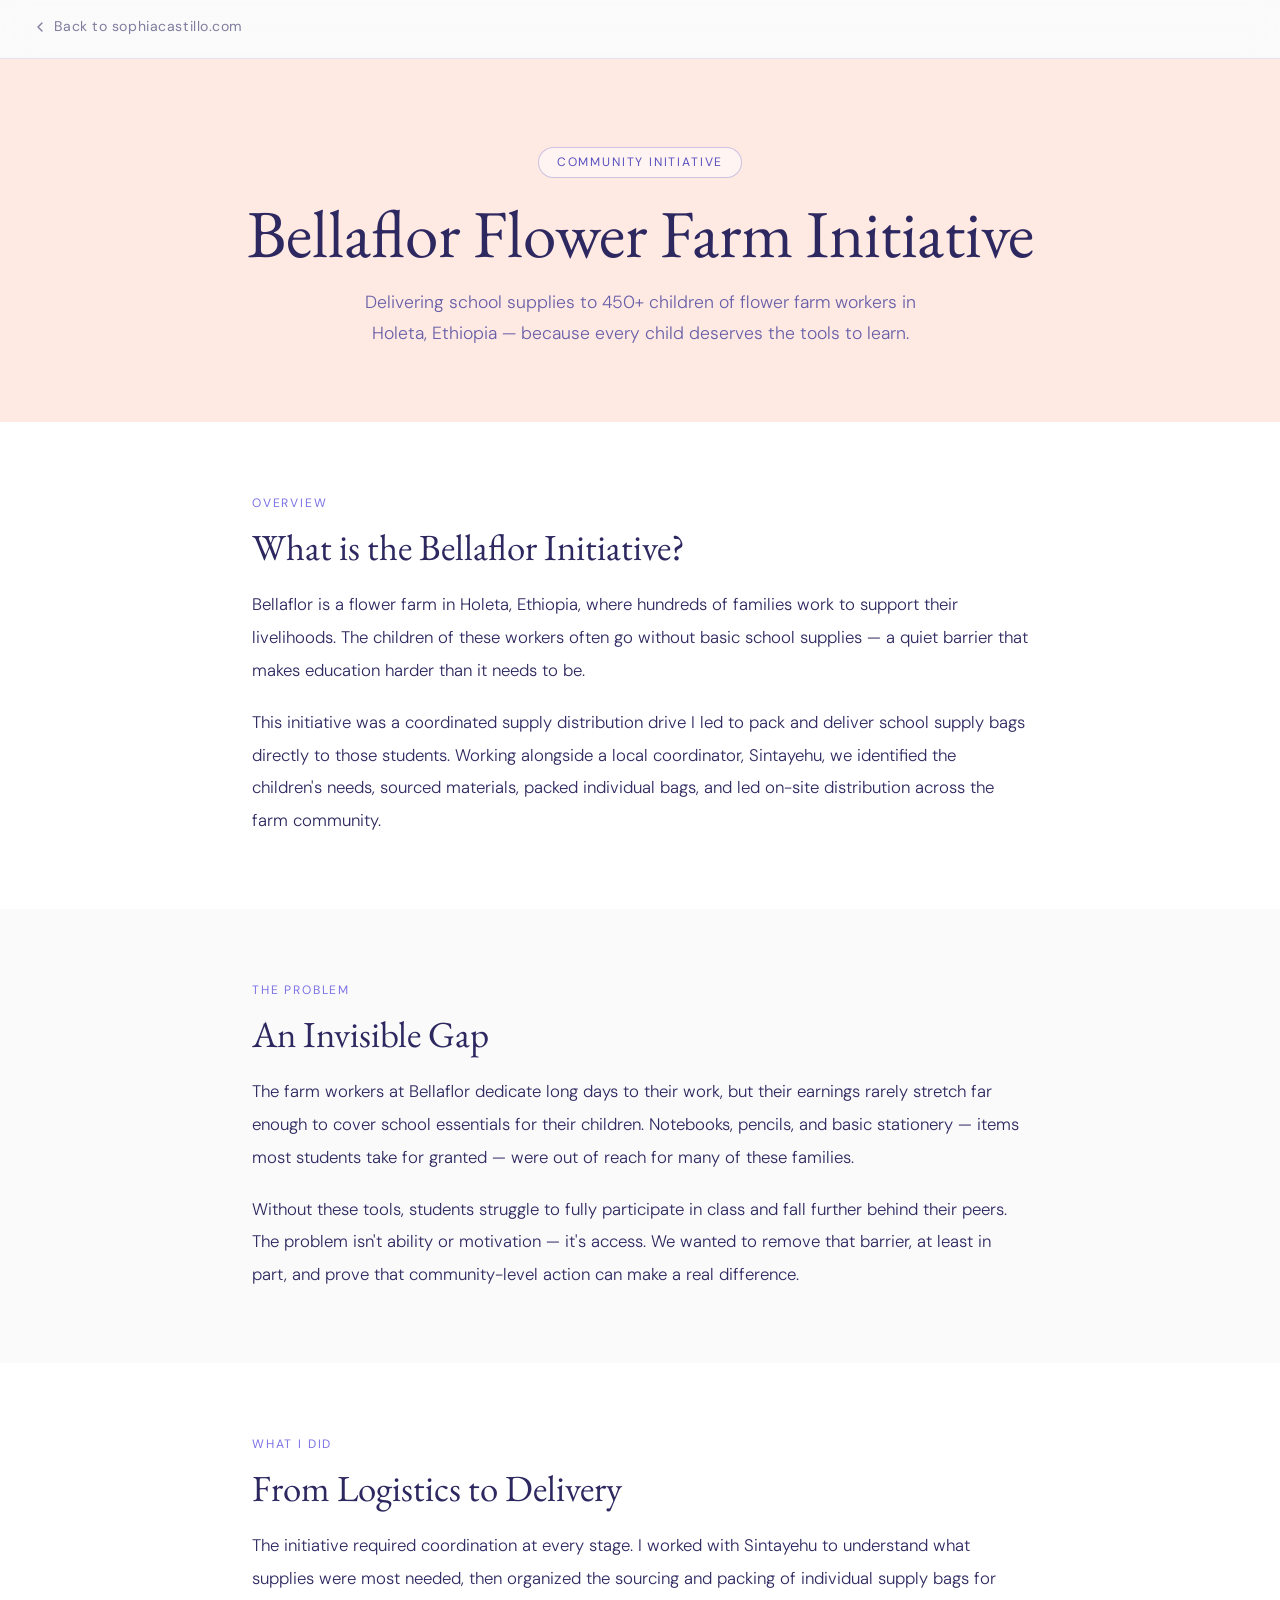
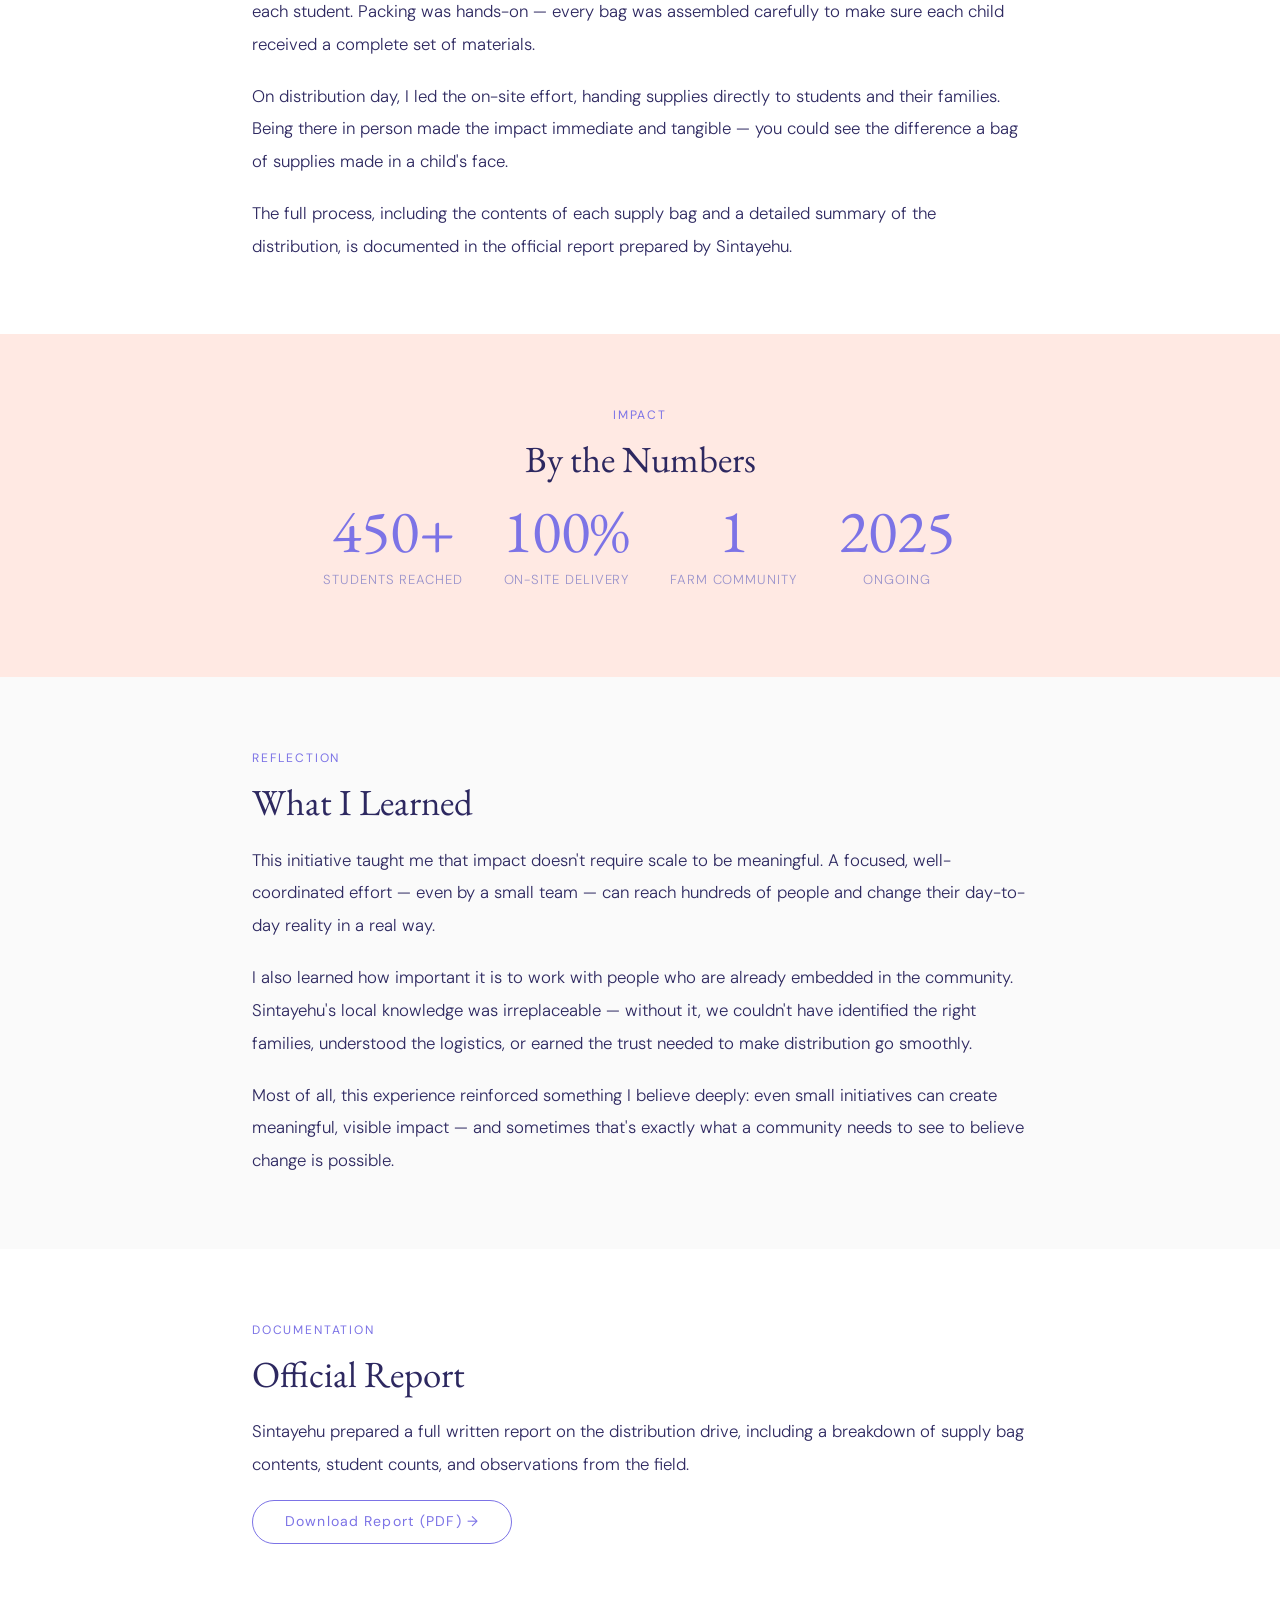
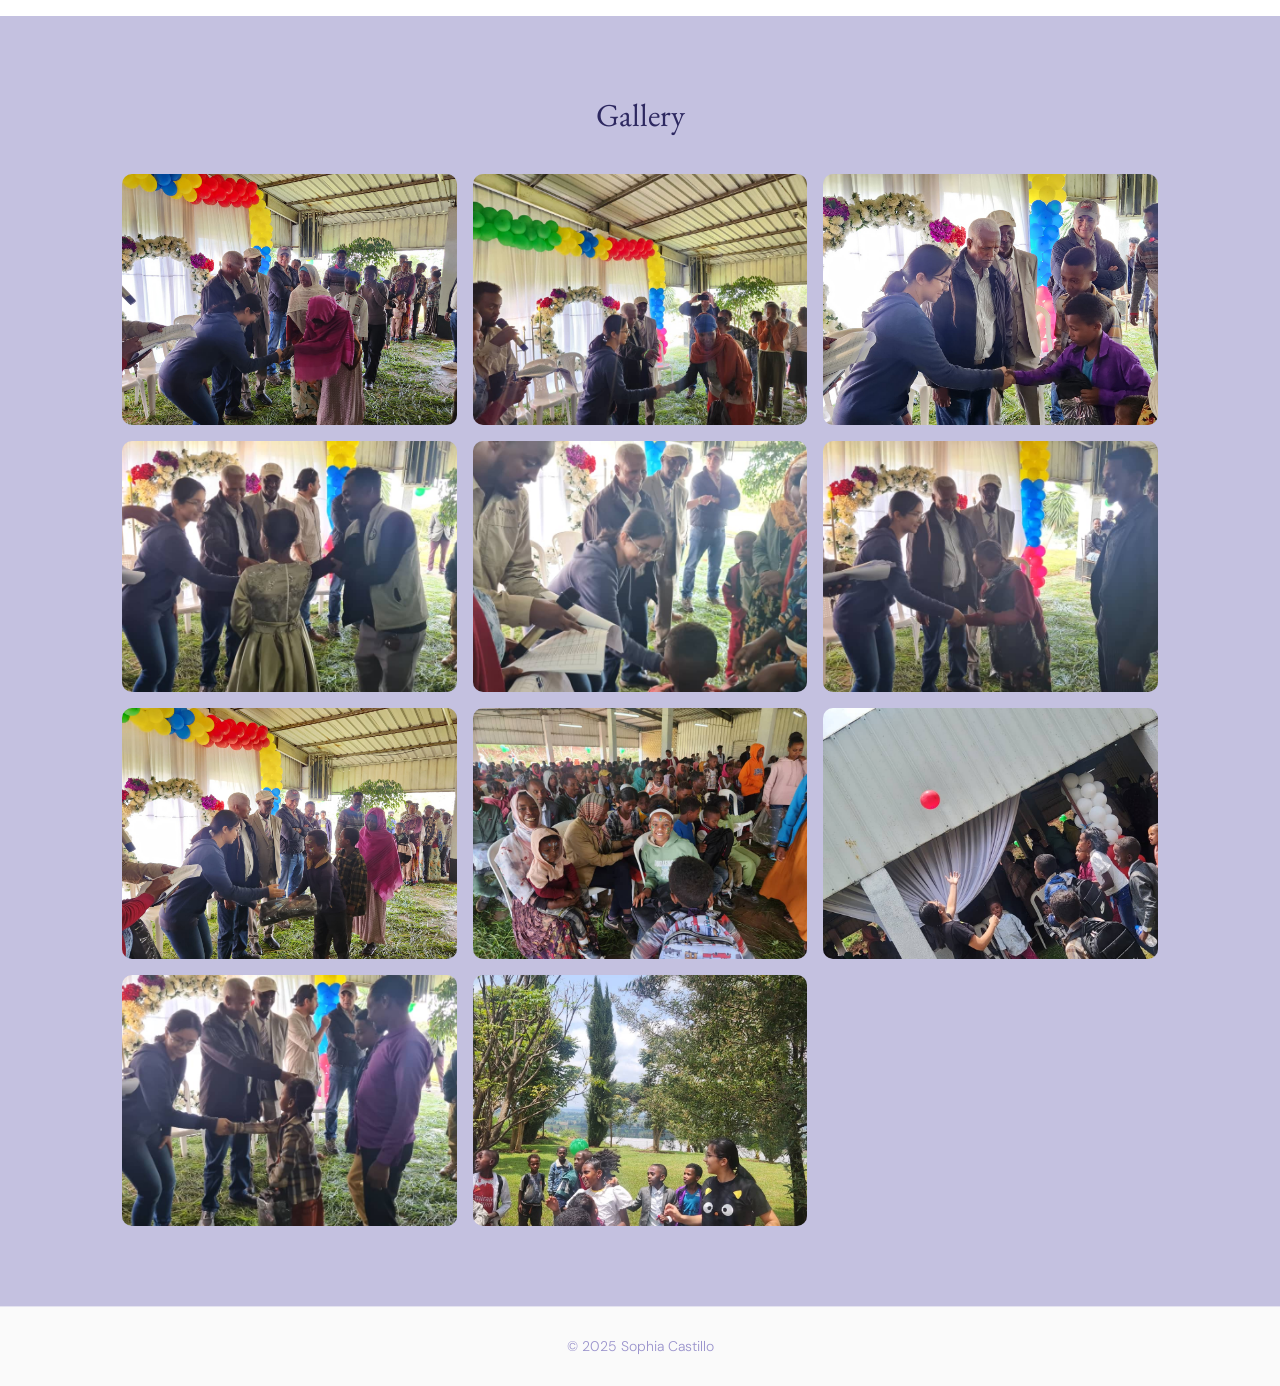
==== bellaflor.html @ 23981588 "feat: add volunteering/awards/languages content, bellaflor ethiopia page, and organize assets" ====
<!DOCTYPE html>
<html lang="en">
  <head>
    <meta charset="UTF-8" />
    <meta name="viewport" content="width=device-width, initial-scale=1.0" />
    <title>Bellaflor Flower Farm Initiative — Sophia Castillo</title>

    <!-- Google Fonts -->
    <link rel="preconnect" href="https://fonts.googleapis.com" />
    <link rel="preconnect" href="https://fonts.gstatic.com" crossorigin />
    <link
      href="https://fonts.googleapis.com/css2?family=EB+Garamond:ital,wght@0,400;0,500;0,600;1,400;1,500&family=DM+Sans:ital,opsz,wght@0,9..40,300;0,9..40,400;0,9..40,500;1,9..40,300&display=swap"
      rel="stylesheet"
    />

    <!-- Bootstrap 5 -->
    <link
      href="https://cdn.jsdelivr.net/npm/bootstrap@5.3.3/dist/css/bootstrap.min.css"
      rel="stylesheet"
    />

    <!-- Custom CSS -->
    <link rel="stylesheet" href="styles.css" />
  </head>

  <body>

    <!-- ===================== BACK NAV ===================== -->
    <nav class="project-page-nav">
      <a href="index.html" class="back-link">
        <svg xmlns="http://www.w3.org/2000/svg" width="16" height="16"
          viewBox="0 0 24 24" fill="none" stroke="currentColor"
          stroke-width="2" stroke-linecap="round" stroke-linejoin="round">
          <polyline points="15 18 9 12 15 6"/>
        </svg>
        Back to sophiacastillo.com
      </a>
    </nav>

    <!-- ===================== HERO ===================== -->
    <div class="project-hero project-hero-blue">
      <div class="container">
        <span class="project-hero-badge on-blue">Community Initiative</span>
        <h1 class="project-hero-title">Bellaflor Flower Farm Initiative</h1>
        <p class="project-hero-tagline">
          Delivering school supplies to 450+ children of flower farm workers
          in Holeta, Ethiopia — because every child deserves the tools to learn.
        </p>
      </div>
    </div>

    <!-- ===================== OVERVIEW ===================== -->
    <div class="project-section project-section-alt">
      <div class="container">
        <span class="project-section-label">Overview</span>
        <h3>What is the Bellaflor Initiative?</h3>
        <p>
          Bellaflor is a flower farm in Holeta, Ethiopia, where hundreds of
          families work to support their livelihoods. The children of these
          workers often go without basic school supplies — a quiet barrier
          that makes education harder than it needs to be.
        </p>
        <p>
          This initiative was a coordinated supply distribution drive I led
          to pack and deliver school supply bags directly to those students.
          Working alongside a local coordinator, Sintayehu, we identified
          the children's needs, sourced materials, packed individual bags,
          and led on-site distribution across the farm community.
        </p>
      </div>
    </div>

    <!-- ===================== THE PROBLEM ===================== -->
    <div class="project-section">
      <div class="container">
        <span class="project-section-label">The Problem</span>
        <h3>An Invisible Gap</h3>
        <p>
          The farm workers at Bellaflor dedicate long days to their work,
          but their earnings rarely stretch far enough to cover school
          essentials for their children. Notebooks, pencils, and basic
          stationery — items most students take for granted — were out of
          reach for many of these families.
        </p>
        <p>
          Without these tools, students struggle to fully participate in
          class and fall further behind their peers. The problem isn't
          ability or motivation — it's access. We wanted to remove that
          barrier, at least in part, and prove that community-level action
          can make a real difference.
        </p>
      </div>
    </div>

    <!-- ===================== WHAT I DID ===================== -->
    <div class="project-section project-section-alt">
      <div class="container">
        <span class="project-section-label">What I Did</span>
        <h3>From Logistics to Delivery</h3>
        <p>
          The initiative required coordination at every stage. I worked with
          Sintayehu to understand what supplies were most needed, then
          organized the sourcing and packing of individual supply bags for
          each student. Packing was hands-on — every bag was assembled
          carefully to make sure each child received a complete set of
          materials.
        </p>
        <p>
          On distribution day, I led the on-site effort, handing supplies
          directly to students and their families. Being there in person
          made the impact immediate and tangible — you could see the
          difference a bag of supplies made in a child's face.
        </p>
        <p>
          The full process, including the contents of each supply bag and
          a detailed summary of the distribution, is documented in the
          official report prepared by Sintayehu.
        </p>
      </div>
    </div>

    <!-- ===================== IMPACT ===================== -->
    <div class="project-section project-section-blue">
      <div class="container text-center">
        <span class="project-section-label">Impact</span>
        <h3>By the Numbers</h3>
        <div class="impact-stats-large">
          <div class="stat-large">
            <span class="stat-value">450+</span>
            <span class="stat-label">Students Reached</span>
          </div>
          <div class="stat-large">
            <span class="stat-value">100%</span>
            <span class="stat-label">On-Site Delivery</span>
          </div>
          <div class="stat-large">
            <span class="stat-value">1</span>
            <span class="stat-label">Farm Community</span>
          </div>
          <div class="stat-large">
            <span class="stat-value">2025</span>
            <span class="stat-label">Ongoing</span>
          </div>
        </div>
      </div>
    </div>

    <!-- ===================== WHAT I LEARNED ===================== -->
    <div class="project-section">
      <div class="container">
        <span class="project-section-label">Reflection</span>
        <h3>What I Learned</h3>
        <p>
          This initiative taught me that impact doesn't require scale to
          be meaningful. A focused, well-coordinated effort — even by a
          small team — can reach hundreds of people and change their
          day-to-day reality in a real way.
        </p>
        <p>
          I also learned how important it is to work with people who are
          already embedded in the community. Sintayehu's local knowledge
          was irreplaceable — without it, we couldn't have identified the
          right families, understood the logistics, or earned the trust
          needed to make distribution go smoothly.
        </p>
        <p>
          Most of all, this experience reinforced something I believe
          deeply: even small initiatives can create meaningful, visible
          impact — and sometimes that's exactly what a community needs
          to see to believe change is possible.
        </p>
      </div>
    </div>

    <!-- ===================== REPORT ===================== -->
    <div class="project-section project-section-alt">
      <div class="container">
        <span class="project-section-label">Documentation</span>
        <h3>Official Report</h3>
        <p>
          Sintayehu prepared a full written report on the distribution drive,
          including a breakdown of supply bag contents, student counts, and
          observations from the field.
        </p>
        <a href="assets/pack-the-future.pdf" class="learn-more-btn" target="_blank" rel="noopener">
          Download Report (PDF) &rarr;
        </a>
      </div>
    </div>

    <!-- ===================== PHOTO GALLERY ===================== -->
    <div class="photo-gallery">
      <div class="container">
        <h3>Gallery</h3>
        <div class="gallery-grid">
          <div class="gallery-item">
            <img src="images/ethiopia/photo-01.jpg" alt="Ethiopia supply distribution" onerror="this.style.display='none'" />
          </div>
          <div class="gallery-item">
            <img src="images/ethiopia/photo-02.jpg" alt="Ethiopia supply distribution" onerror="this.style.display='none'" />
          </div>
          <div class="gallery-item">
            <img src="images/ethiopia/photo-03.jpg" alt="Ethiopia supply distribution" onerror="this.style.display='none'" />
          </div>
          <div class="gallery-item">
            <img src="images/ethiopia/photo-04.jpg" alt="Ethiopia supply distribution" onerror="this.style.display='none'" />
          </div>
          <div class="gallery-item">
            <img src="images/ethiopia/photo-05.jpg" alt="Ethiopia supply distribution" onerror="this.style.display='none'" />
          </div>
          <div class="gallery-item">
            <img src="images/ethiopia/photo-06.jpg" alt="Ethiopia supply distribution" onerror="this.style.display='none'" />
          </div>
          <div class="gallery-item">
            <img src="images/ethiopia/photo-07.jpg" alt="Ethiopia supply distribution" onerror="this.style.display='none'" />
          </div>
          <div class="gallery-item">
            <img src="images/ethiopia/photo-08.jpg" alt="Ethiopia supply distribution — a favourite" onerror="this.style.display='none'" />
          </div>
          <div class="gallery-item">
            <img src="images/ethiopia/photo-09.jpg" alt="Ethiopia supply distribution" onerror="this.style.display='none'" />
          </div>
          <div class="gallery-item">
            <img src="images/ethiopia/photo-10.jpg" alt="Ethiopia supply distribution" onerror="this.style.display='none'" />
          </div>
          <div class="gallery-item">
            <img src="images/ethiopia/photo-11.jpg" alt="Ethiopia supply distribution" onerror="this.style.display='none'" />
          </div>
        </div>
      </div>
    </div>

    <!-- ===================== FOOTER ===================== -->
    <footer>
      <p>&copy; 2025 Sophia Castillo</p>
    </footer>

    <!-- Bootstrap JS -->
    <script src="https://cdn.jsdelivr.net/npm/bootstrap@5.3.3/dist/js/bootstrap.bundle.min.js"></script>
  </body>
</html>
---- styles.css ----
/* ================================================
   SOPHIA CASTILLO — PORTFOLIO STYLES
   Palette: #FAFAFA, #FFE9E3, #C4C1E0, #7C73E6
   ================================================ */

/* ---- VARIABLES ---- */
:root {
  --purple: #7C73E6;
  --lavender-light: #EEEDF8;
  --peach: #FFE9E3;
  --off-white: #FAFAFA;
  --lavender: #C4C1E0;
  --deep: #4D45B8;
  --text-dark: #2D2860;
  --text-light: #FAFAFA;
  --card-bg: #FFFFFF;
  --shadow: 0 4px 20px rgba(76, 69, 184, 0.08);
  --shadow-hover: 0 8px 32px rgba(76, 69, 184, 0.16);
}

/* ---- BASE ---- */
html {
  scroll-behavior: smooth;
  font-size: 16px;
  overscroll-behavior: none;
}

body {
  font-family: 'DM Sans', sans-serif;
  font-weight: 300;
  color: var(--text-dark);
  background-color: var(--off-white);
  margin: 0;
  padding: 0;
  overscroll-behavior: none;
}

/* ---- NAVBAR ---- */
.custom-navbar {
  background-color: rgba(250, 250, 250, 0.82);
  backdrop-filter: blur(14px);
  -webkit-backdrop-filter: blur(14px);
  border-bottom: 1px solid rgba(196, 193, 224, 0.4);
  padding: 0.8rem 1.5rem;
}

.custom-navbar .navbar-brand {
  font-family: 'EB Garamond', serif;
  font-size: 1.25rem;
  font-weight: 400;
  color: var(--text-dark) !important;
  letter-spacing: 0.05em;
  position: absolute;
  left: 50%;
  transform: translateX(-50%);
}

.custom-navbar .nav-link {
  font-family: 'DM Sans', sans-serif;
  font-weight: 400;
  font-size: 0.88rem;
  color: var(--text-dark) !important;
  letter-spacing: 0.06em;
  padding: 0.4rem 0.9rem !important;
  transition: color 0.2s;
  cursor: pointer;
}

.custom-navbar .nav-link:hover {
  color: var(--purple) !important;
  opacity: 1;
}

.nav-icon-link {
  color: var(--text-dark);
  display: flex;
  align-items: center;
  opacity: 0.55;
  transition: opacity 0.2s;
  line-height: 1;
}

.nav-icon-link:hover {
  opacity: 1;
}

.custom-navbar .navbar-toggler {
  border: none;
  padding: 0.25rem 0;
}

.custom-navbar .navbar-toggler:focus {
  box-shadow: none;
}

.custom-toggler .navbar-toggler-icon {
  background-image: url("data:image/svg+xml;charset=utf8,%3Csvg viewBox='0 0 32 32' xmlns='http://www.w3.org/2000/svg'%3E%3Cpath stroke='rgba(45,40,96,0.7)' stroke-width='2' stroke-linecap='round' stroke-miterlimit='10' d='M4 8h24M4 16h24M4 24h24'/%3E%3C/svg%3E");
}

/* ---- HERO ---- */
#hero {
  height: 100vh;
  background-color: var(--off-white);
  display: flex;
  flex-direction: column;
  align-items: center;
  justify-content: center;
  text-align: center;
  padding: 2rem;
  position: relative;
}

.hero-content {
  display: flex;
  flex-direction: column;
  align-items: center;
}

.hero-photo-wrapper {
  width: 200px;
  height: 200px;
  border-radius: 50%;
  background: linear-gradient(135deg, var(--purple), var(--peach));
  display: flex;
  align-items: center;
  justify-content: center;
  margin-bottom: 2rem;
  overflow: hidden;
  position: relative;
  box-shadow: 0 6px 28px rgba(124, 115, 230, 0.35);
}

.hero-photo-wrapper .initials {
  position: absolute;
  font-family: 'EB Garamond', serif;
  font-size: 4rem;
  color: rgba(255, 255, 255, 0.75);
  pointer-events: none;
  z-index: 0;
  line-height: 1;
}

.hero-photo {
  width: 100%;
  height: 100%;
  object-fit: cover;
  position: relative;
  z-index: 1;
}

.hero-title {
  font-family: 'EB Garamond', serif;
  font-size: 5.5rem;
  font-weight: 400;
  color: var(--text-dark);
  line-height: 1;
  margin: 0 0 0.7rem 0;
}

.hero-tagline {
  font-family: 'DM Sans', sans-serif;
  font-weight: 300;
  font-size: 1.1rem;
  color: #6860A8;
  letter-spacing: 0.06em;
  margin: 0 0 2.5rem 0;
}

.hero-cta {
  display: inline-block;
  font-family: 'DM Sans', sans-serif;
  font-weight: 400;
  font-size: 0.9rem;
  letter-spacing: 0.1em;
  color: var(--text-dark);
  border: 1.5px solid var(--text-dark);
  padding: 0.75rem 2.4rem;
  border-radius: 40px;
  text-decoration: none;
  transition: background-color 0.35s ease, color 0.35s ease;
}

.hero-cta:hover {
  background-color: var(--text-dark);
  color: var(--off-white);
}

.scroll-down {
  position: absolute;
  bottom: 2.5rem;
}

.chevron-icon {
  width: 2rem;
  height: 2rem;
  color: var(--text-dark);
  animation: bounce 2s infinite;
  opacity: 0.5;
}

@keyframes bounce {
  0%, 20%, 50%, 80%, 100% { transform: translateY(0); }
  40% { transform: translateY(-9px); }
  60% { transform: translateY(-4px); }
}

/* ---- SECTION HEADING ---- */
.section-heading {
  font-family: 'EB Garamond', serif;
  font-size: 3rem;
  font-weight: 400;
  text-align: center;
  margin-bottom: 3.5rem;
  color: var(--text-dark);
}

.section-heading.light {
  color: var(--text-light);
}

/* ---- ABOUT SECTION ---- */
#about {
  background-color: var(--peach);
  padding: 6rem 0;
}

#about .container-xl {
  max-width: 1180px;
}

.about-image-col {
  display: flex;
  align-items: center;
  justify-content: center;
  padding: 1rem 2rem;
}

.about-image-wrapper {
  width: 100%;
  max-width: 420px;
  height: 500px;
  border-radius: 20px;
  overflow: hidden;
  background: linear-gradient(155deg, #D8D5F0 0%, var(--purple) 100%);
  box-shadow: var(--shadow);
}

.about-image {
  width: 100%;
  height: 100%;
  object-fit: cover;
  display: block;
}

.about-text-col {
  padding: 1rem 2.5rem;
}

#about h2 {
  font-family: 'EB Garamond', serif;
  font-size: 2.8rem;
  font-weight: 400;
  color: var(--text-dark);
  margin-bottom: 1.5rem;
}

#about p {
  font-family: 'DM Sans', sans-serif;
  font-weight: 300;
  font-size: 1.075rem;
  line-height: 1.95;
  color: #2D2860;
  margin-bottom: 1.2rem;
}

/* ---- PROJECTS SECTION ---- */
#projects {
  background-color: var(--off-white);
  padding: 6rem 0;
}

#projects .container {
  max-width: 1080px;
}

/* Large horizontal project card */
.project-card {
  display: flex;
  flex-direction: row;
  background-color: var(--card-bg);
  border-radius: 16px;
  overflow: hidden;
  box-shadow: var(--shadow);
  margin-bottom: 3.5rem;
  transition: transform 0.3s ease, box-shadow 0.3s ease;
  min-height: 340px;
}

.project-card:last-child {
  margin-bottom: 0;
}

.project-card:hover {
  transform: translateY(-4px);
  box-shadow: var(--shadow-hover);
}

.project-card-reverse {
  flex-direction: row-reverse;
}

.project-card-image {
  flex: 0 0 42%;
  overflow: hidden;
  background: linear-gradient(135deg, var(--peach), var(--purple));
  position: relative;
}

.project-card-image img {
  width: 100%;
  height: 100%;
  object-fit: cover;
  display: block;
  transition: transform 0.5s ease;
}

.project-card:hover .project-card-image img {
  transform: scale(1.04);
}

.project-card-content {
  flex: 1;
  padding: 2.8rem 3.2rem;
  display: flex;
  flex-direction: column;
  justify-content: center;
}

.project-category {
  font-family: 'DM Sans', sans-serif;
  font-weight: 400;
  font-size: 0.78rem;
  letter-spacing: 0.14em;
  text-transform: uppercase;
  color: var(--purple);
  margin-bottom: 0.6rem;
  display: block;
}

.project-title {
  font-family: 'EB Garamond', serif;
  font-size: 2.6rem;
  font-weight: 400;
  color: var(--text-dark);
  margin: 0 0 1rem 0;
  line-height: 1.1;
}

.project-description {
  font-family: 'DM Sans', sans-serif;
  font-weight: 300;
  font-size: 1rem;
  line-height: 1.85;
  color: #3A3470;
  margin-bottom: 1.8rem;
}

/* Impact stats (card preview) */
.impact-stats {
  display: flex;
  gap: 2rem;
  margin-bottom: 2rem;
  flex-wrap: wrap;
}

.stat {
  display: flex;
  flex-direction: column;
  align-items: flex-start;
}

.stat-value {
  font-family: 'EB Garamond', serif;
  font-size: 2rem;
  font-weight: 500;
  color: var(--purple);
  line-height: 1;
}

.stat-label {
  font-family: 'DM Sans', sans-serif;
  font-weight: 300;
  font-size: 0.72rem;
  letter-spacing: 0.05em;
  color: #9A93CC;
  text-transform: uppercase;
  margin-top: 0.2rem;
}

/* Learn More button */
.learn-more-btn {
  display: inline-block;
  font-family: 'DM Sans', sans-serif;
  font-weight: 400;
  font-size: 0.88rem;
  letter-spacing: 0.08em;
  color: var(--purple);
  border: 1.5px solid var(--purple);
  padding: 0.65rem 2rem;
  border-radius: 30px;
  text-decoration: none;
  transition: background-color 0.3s ease, color 0.3s ease;
  align-self: flex-start;
}

.learn-more-btn:hover {
  background-color: var(--purple);
  color: var(--text-light);
}

/* ---- EXPERIENCE SECTION ---- */
#experience {
  background-color: var(--lavender);
  padding: 6rem 0;
}

#experience .section-heading {
  color: #1E1A50;
}

#experience .container {
  max-width: 860px;
}

/*
  Timeline layout
  ─────────────────────────────────────────
  .exp-timeline has padding-left: 2.5rem (40px).
  The line sits at left: 5px (center = 6px from border).
  Each .exp-marker is left: -2.5rem, so its left edge
  lands at 0px from the timeline border and its center
  at 6px — perfectly on the line, regardless of padding.
*/
.exp-timeline {
  position: relative;
  padding-left: 2.5rem;
}

/* Vertical line */
.exp-timeline::before {
  content: "";
  position: absolute;
  left: 5px;
  top: 0;
  bottom: 0;
  width: 2px;
  background-color: rgba(45, 40, 96, 0.4);
  border-radius: 2px;
}

.exp-item {
  position: relative;
  margin-bottom: 2.5rem;
}

.exp-item:last-child {
  margin-bottom: 0;
}

/* Circle marker — center aligns with line at left: 5px */
.exp-marker {
  position: absolute;
  left: -2.5rem;           /* left edge at 0px → center at 6px = line center */
  top: 1.85rem;
  width: 12px;
  height: 12px;
  background-color: var(--text-dark);
  border: 2.5px solid var(--lavender);
  border-radius: 50%;
}

.exp-card {
  background-color: var(--card-bg);
  border-radius: 12px;
  padding: 2rem 2.5rem;
  box-shadow: var(--shadow);
  transition: box-shadow 0.3s ease;
}

.exp-card:hover {
  box-shadow: var(--shadow-hover);
}

.exp-header {
  display: flex;
  justify-content: space-between;
  align-items: flex-start;
  flex-wrap: wrap;
  gap: 0.5rem;
  margin-bottom: 1rem;
}

.exp-role {
  font-family: 'EB Garamond', serif;
  font-size: 1.55rem;
  font-weight: 400;
  color: var(--text-dark);
  margin: 0 0 0.2rem 0;
}

.exp-org {
  font-family: 'DM Sans', sans-serif;
  font-weight: 300;
  font-size: 0.95rem;
  color: #6860A8;
  margin: 0;
}

.exp-meta {
  display: flex;
  flex-direction: column;
  align-items: flex-end;
  gap: 0.3rem;
}

.exp-date {
  font-family: 'DM Sans', sans-serif;
  font-weight: 300;
  font-size: 0.82rem;
  background-color: rgba(124, 115, 230, 0.12);
  color: #5850C0;
  padding: 0.25rem 0.8rem;
  border-radius: 20px;
  white-space: nowrap;
}

.exp-location {
  font-family: 'DM Sans', sans-serif;
  font-weight: 300;
  font-size: 0.82rem;
  color: #9A93CC;
  font-style: italic;
}

.exp-description {
  font-family: 'DM Sans', sans-serif;
  font-weight: 300;
  font-size: 1rem;
  line-height: 1.85;
  color: #3A3470;
  margin: 0;
}

/* ---- AWARDS SECTION ---- */
#awards {
  background-color: var(--lavender-light);
  padding: 6rem 0;
}

#awards .container {
  max-width: 1080px;
}

.awards-grid {
  display: grid;
  grid-template-columns: repeat(auto-fill, minmax(230px, 1fr));
  gap: 1.5rem;
}

.award-card {
  background-color: var(--card-bg);
  border-radius: 12px;
  padding: 1.8rem 2rem;
  border-top: 4px solid var(--purple);
  box-shadow: 0 4px 16px rgba(43, 43, 43, 0.08);
  transition: transform 0.3s ease, box-shadow 0.3s ease;
}

.award-card:hover {
  transform: translateY(-3px);
  box-shadow: 0 8px 24px rgba(43, 43, 43, 0.15);
}

.award-year {
  font-family: 'DM Sans', sans-serif;
  font-weight: 400;
  font-size: 0.75rem;
  letter-spacing: 0.12em;
  color: var(--purple);
  text-transform: uppercase;
  margin-bottom: 0.5rem;
}

.award-title {
  font-family: 'EB Garamond', serif;
  font-size: 1.4rem;
  font-weight: 400;
  color: var(--text-dark);
  margin: 0 0 0.3rem 0;
}

.award-issuer {
  font-family: 'DM Sans', sans-serif;
  font-weight: 300;
  font-size: 0.88rem;
  color: #9A93CC;
  margin: 0 0 0.8rem 0;
}

.award-description {
  font-family: 'DM Sans', sans-serif;
  font-weight: 300;
  font-size: 0.9rem;
  line-height: 1.65;
  color: #3A3470;
  margin: 0;
}

/* ---- LANGUAGES ---- */
#languages {
  background-color: var(--off-white);
  padding: 6rem 0;
}

#languages .container {
  max-width: 1080px;
}

.languages-grid {
  display: grid;
  grid-template-columns: repeat(auto-fill, minmax(200px, 1fr));
  gap: 1.5rem;
}

.language-card {
  background-color: var(--card-bg);
  border-radius: 12px;
  padding: 1.6rem 1.8rem;
  box-shadow: 0 4px 16px rgba(43, 43, 43, 0.08);
  transition: transform 0.3s ease, box-shadow 0.3s ease;
}

.language-card:hover {
  transform: translateY(-3px);
  box-shadow: 0 8px 24px rgba(43, 43, 43, 0.15);
}

.lang-header {
  display: flex;
  align-items: center;
  justify-content: space-between;
  gap: 0.5rem;
  margin-bottom: 0.7rem;
}

.lang-name {
  font-family: 'EB Garamond', serif;
  font-size: 1.4rem;
  font-weight: 400;
  color: var(--text-dark);
  margin: 0;
}

.lang-level {
  font-family: 'DM Sans', sans-serif;
  font-size: 0.72rem;
  font-weight: 500;
  letter-spacing: 0.06em;
  padding: 0.25rem 0.55rem;
  border-radius: 20px;
  white-space: nowrap;
  flex-shrink: 0;
}

.lang-level-c2 {
  background-color: var(--purple);
  color: #fff;
}

.lang-level-b {
  background-color: var(--lavender);
  color: var(--text-dark);
}

.lang-level-a {
  background-color: var(--peach);
  color: var(--text-dark);
}

.lang-description {
  font-family: 'DM Sans', sans-serif;
  font-weight: 300;
  font-size: 0.9rem;
  line-height: 1.65;
  color: #3A3470;
  margin: 0;
}

/* ---- FOOTER ---- */
footer {
  background-color: var(--off-white);
  border-top: 1px solid rgba(196, 193, 224, 0.4);
  text-align: center;
  padding: 1.8rem;
}

footer p {
  font-family: 'DM Sans', sans-serif;
  font-weight: 300;
  font-size: 0.875rem;
  color: #9A93CC;
  margin: 0;
}

/* ====================================================
   PROJECT PAGE STYLES
   ==================================================== */

/* Top back-navigation bar */
.project-page-nav {
  background-color: rgba(250, 250, 250, 0.82);
  backdrop-filter: blur(14px);
  -webkit-backdrop-filter: blur(14px);
  border-bottom: 1px solid rgba(196, 193, 224, 0.4);
  padding: 1rem 2rem;
  position: sticky;
  top: 0;
  z-index: 100;
}

.back-link {
  font-family: 'DM Sans', sans-serif;
  font-weight: 400;
  font-size: 0.88rem;
  color: var(--text-dark);
  text-decoration: none;
  letter-spacing: 0.04em;
  display: inline-flex;
  align-items: center;
  gap: 0.4rem;
  opacity: 0.6;
  transition: opacity 0.2s, color 0.2s;
}

.back-link:hover {
  opacity: 1;
  color: var(--purple);
}

/* Project hero banner */
.project-hero {
  padding: 5.5rem 2rem 4.5rem;
  text-align: center;
}

.project-hero-cream { background-color: var(--off-white); }
.project-hero-blue  { background-color: var(--peach); }

.project-hero-badge {
  display: inline-block;
  font-family: 'DM Sans', sans-serif;
  font-weight: 400;
  font-size: 0.76rem;
  letter-spacing: 0.15em;
  text-transform: uppercase;
  color: var(--purple);
  background-color: rgba(124, 115, 230, 0.1);
  border: 1px solid rgba(124, 115, 230, 0.35);
  padding: 0.35rem 1.1rem;
  border-radius: 20px;
  margin-bottom: 1.4rem;
}

.project-hero-badge.on-blue {
  color: #5850C0;
  background-color: rgba(255, 255, 255, 0.5);
  border-color: rgba(88, 80, 192, 0.3);
}

.project-hero-title {
  font-family: 'EB Garamond', serif;
  font-size: 4.2rem;
  font-weight: 400;
  color: var(--text-dark);
  margin: 0 0 1.2rem 0;
  line-height: 1;
}

.project-hero-tagline {
  font-family: 'DM Sans', sans-serif;
  font-weight: 300;
  font-size: 1.1rem;
  color: #6860A8;
  max-width: 580px;
  margin: 0 auto;
  line-height: 1.8;
}

/* Project body sections */
.project-section {
  padding: 4.5rem 0;
}

.project-section-alt {
  background-color: var(--card-bg);
}

.project-section-tan {
  background-color: var(--lavender);
}

.project-section-blue {
  background-color: var(--peach);
}

.project-section .container {
  max-width: 800px;
}

.project-section-label {
  font-family: 'DM Sans', sans-serif;
  font-weight: 400;
  font-size: 0.76rem;
  letter-spacing: 0.15em;
  text-transform: uppercase;
  color: var(--purple);
  margin-bottom: 0.8rem;
  display: block;
}

.project-section h3 {
  font-family: 'EB Garamond', serif;
  font-size: 2.3rem;
  font-weight: 400;
  color: var(--text-dark);
  margin: 0 0 1.2rem 0;
}

.project-section p {
  font-family: 'DM Sans', sans-serif;
  font-weight: 300;
  font-size: 1.05rem;
  line-height: 1.95;
  color: #2D2860;
  margin-bottom: 1.2rem;
}

.project-section p:last-child {
  margin-bottom: 0;
}

/* Large impact stats on project pages */
.impact-stats-large {
  display: flex;
  flex-wrap: wrap;
  gap: 2.5rem;
  justify-content: center;
  margin: 1rem 0;
}

.stat-large {
  text-align: center;
  min-width: 120px;
}

.stat-large .stat-value {
  font-family: 'EB Garamond', serif;
  font-size: 3.8rem;
  font-weight: 400;
  color: var(--purple);
  line-height: 1;
  display: block;
}

.stat-large .stat-label {
  font-family: 'DM Sans', sans-serif;
  font-weight: 300;
  font-size: 0.82rem;
  letter-spacing: 0.07em;
  text-transform: uppercase;
  color: #9A93CC;
  margin-top: 0.5rem;
  display: block;
}

/* Photo gallery */
.photo-gallery {
  padding: 5rem 0;
  background-color: var(--lavender);
}

.photo-gallery .container {
  max-width: 1060px;
}

.photo-gallery h3 {
  font-family: 'EB Garamond', serif;
  font-size: 2rem;
  font-weight: 400;
  text-align: center;
  color: var(--text-dark);
  margin-bottom: 2.5rem;
}

.gallery-grid {
  display: grid;
  grid-template-columns: repeat(3, 1fr);
  gap: 1rem;
}

.gallery-item {
  aspect-ratio: 4/3;
  border-radius: 10px;
  overflow: hidden;
  background: linear-gradient(135deg, var(--peach), var(--purple));
}

.gallery-item img {
  width: 100%;
  height: 100%;
  object-fit: cover;
  display: block;
  transition: transform 0.4s ease;
}

.gallery-item:hover img {
  transform: scale(1.06);
}

/* ====================================================
   RESPONSIVE
   ==================================================== */

/* Wide desktop: give about section more breathing room */
@media (min-width: 1400px) {
  #about .container-xl {
    padding: 0 6rem;
  }
}

/* Tablet and below (< 992px) */
@media (max-width: 991px) {
  .hero-title {
    font-size: 4rem;
  }

  .custom-navbar .navbar-brand {
    position: static;
    transform: none;
  }

  .about-image-wrapper {
    height: 380px;
    max-width: 100%;
  }

  .about-text-col {
    padding: 2rem 1.5rem;
  }

  .project-card,
  .project-card-reverse {
    flex-direction: column;
  }

  .project-card-image {
    flex: 0 0 auto;
    height: 260px;
  }

  .project-card-content {
    padding: 2rem 2rem;
  }

  .exp-timeline {
    padding-left: 2.25rem;
  }

  .exp-marker {
    left: -2.25rem;
  }

  .exp-header {
    flex-direction: column;
  }

  .exp-meta {
    align-items: flex-start;
  }

  .awards-grid,
  .languages-grid {
    grid-template-columns: repeat(2, 1fr);
  }

  .project-hero-title {
    font-size: 3rem;
  }

  .gallery-grid {
    grid-template-columns: repeat(2, 1fr);
  }
}

/* Mobile (< 768px) */
@media (max-width: 767px) {
  .hero-title {
    font-size: 3rem;
  }

  .hero-tagline {
    font-size: 0.95rem;
  }

  .hero-photo-wrapper {
    width: 160px;
    height: 160px;
  }

  .hero-photo-wrapper .initials {
    font-size: 3rem;
  }

  .section-heading {
    font-size: 2.2rem;
    margin-bottom: 2.5rem;
  }

  #about {
    padding: 4rem 0;
  }

  #about h2 {
    font-size: 2.2rem;
  }

  #projects,
  #experience,
  #awards,
  #languages {
    padding: 4rem 0;
  }

  .project-hero-title {
    font-size: 2.5rem;
  }

  .impact-stats-large {
    gap: 1.5rem;
  }

  .stat-large .stat-value {
    font-size: 2.8rem;
  }

  .awards-grid,
  .languages-grid {
    grid-template-columns: 1fr;
  }

  .gallery-grid {
    grid-template-columns: 1fr;
  }

  .exp-card {
    padding: 1.5rem;
  }
}

/* Small mobile (< 480px) */
@media (max-width: 480px) {
  .hero-title {
    font-size: 2.5rem;
  }

  .hero-photo-wrapper {
    width: 140px;
    height: 140px;
  }

  .project-card-content {
    padding: 1.5rem;
  }

  .project-title {
    font-size: 2rem;
  }

  .impact-stats {
    gap: 1.2rem;
  }

  .exp-timeline {
    padding-left: 2rem;
  }

  .exp-marker {
    left: -2rem; /* left edge at 0px → center at 6px = line center */
  }
}
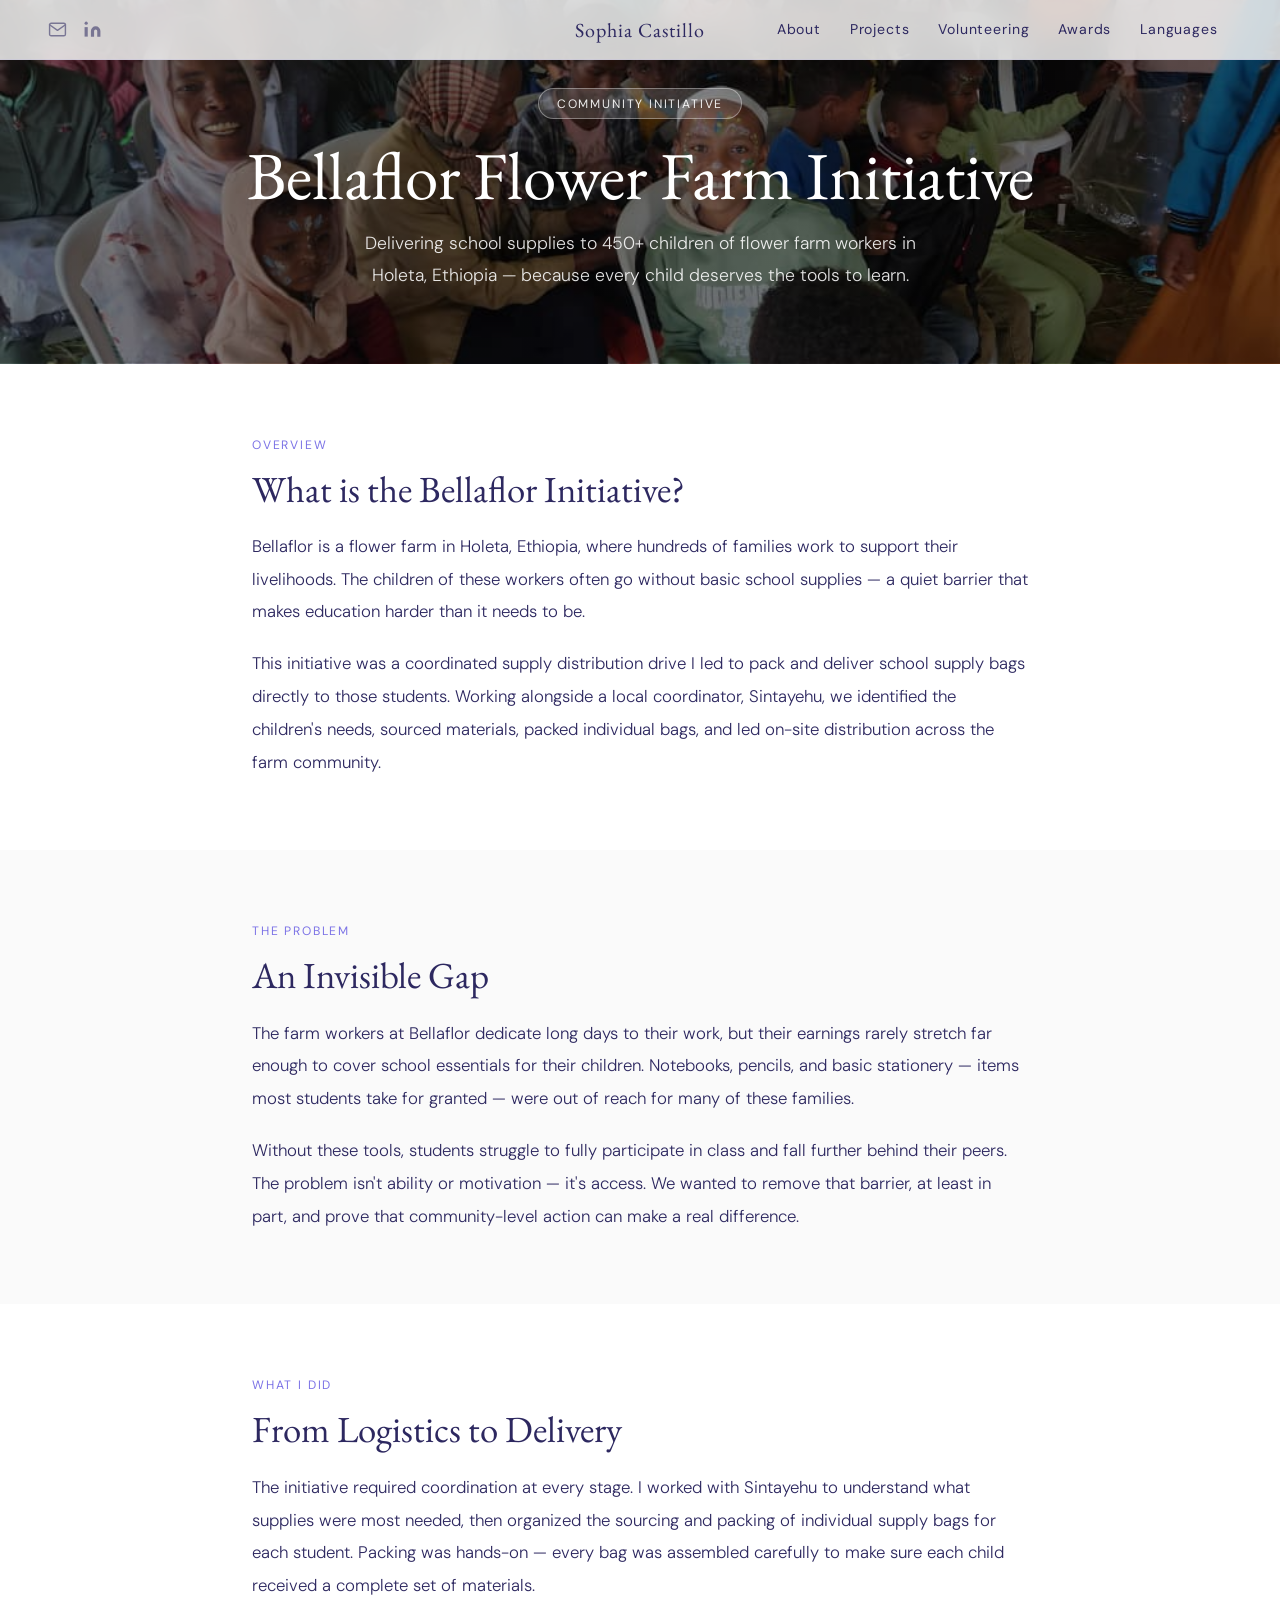
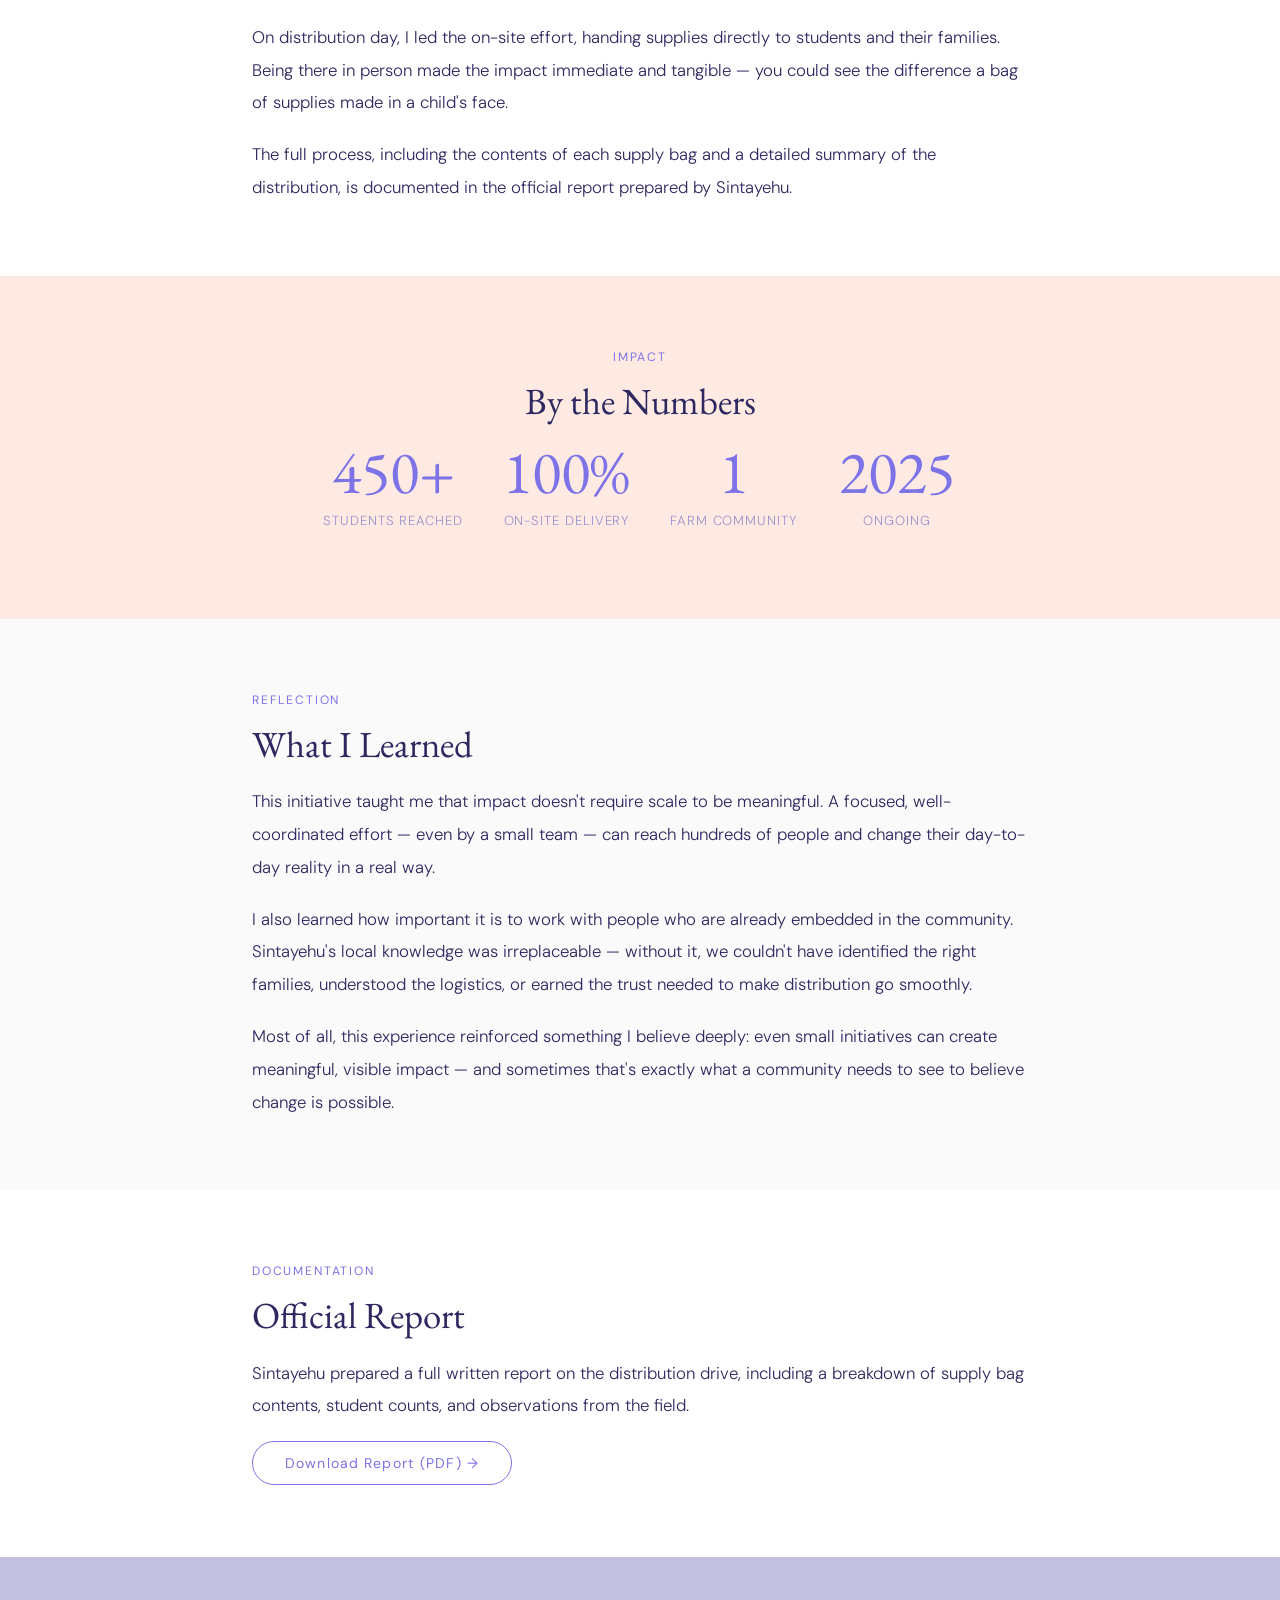
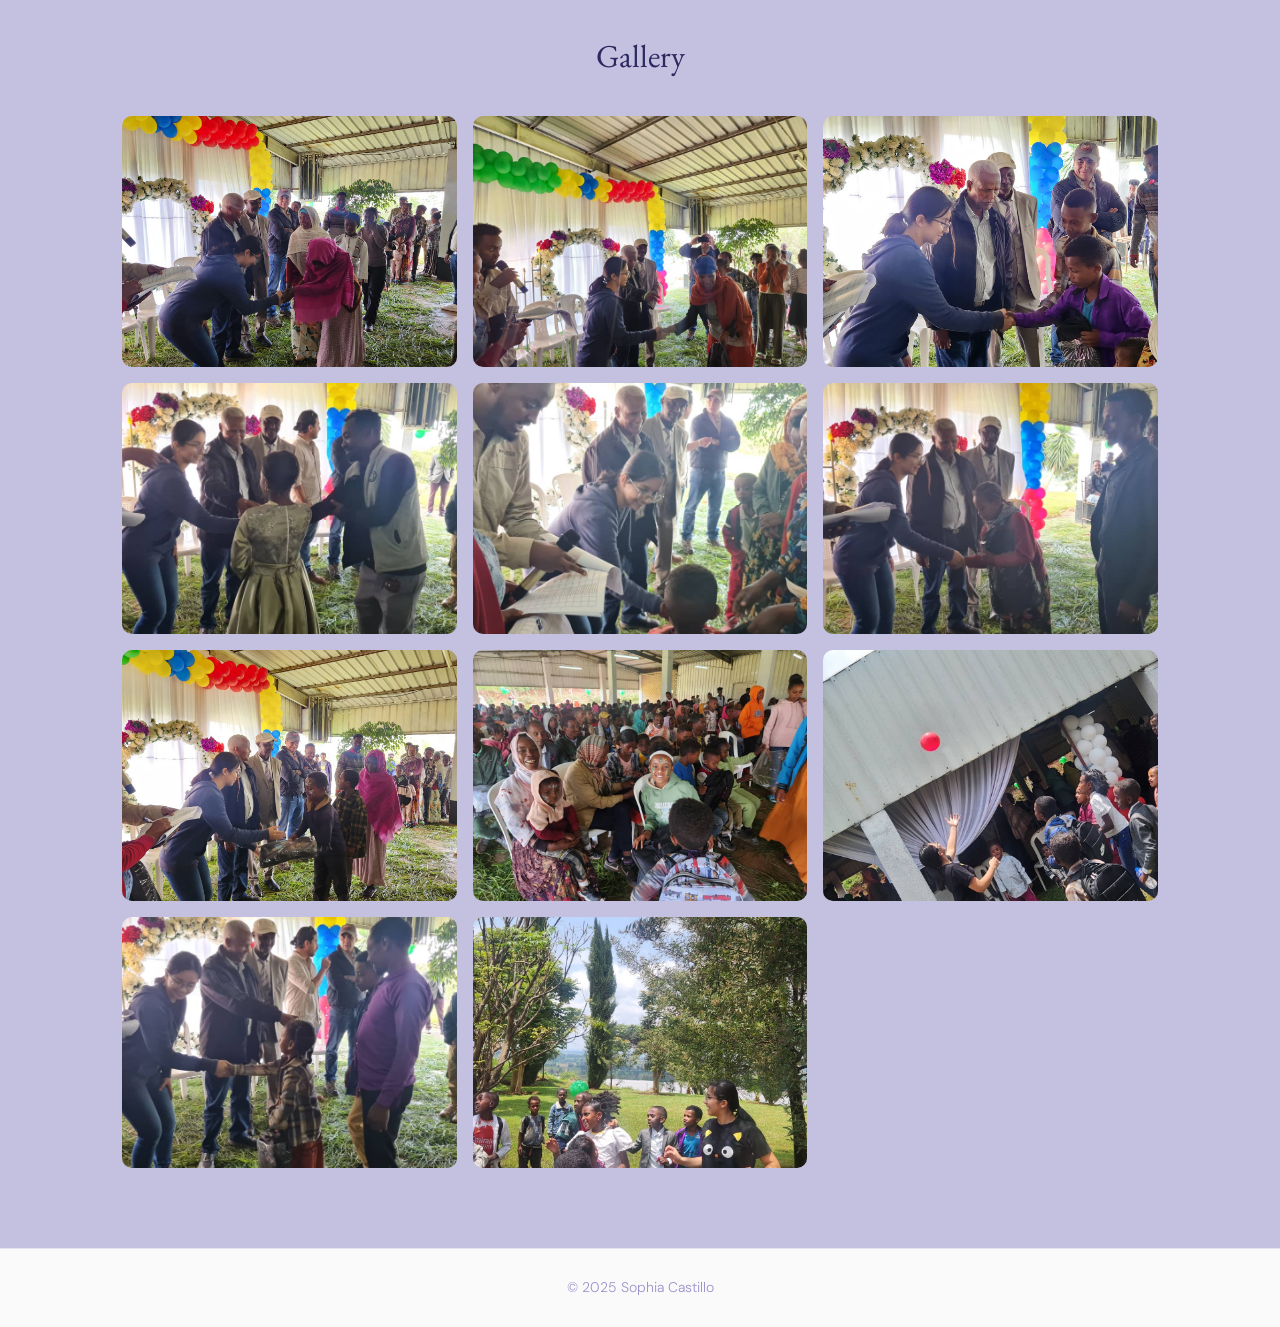
==== commit addffc3d: "feat: unified navbar across all pages, bellaflor hero with photo background" ====
--- a/bellaflor.html
+++ b/bellaflor.html
@@ -25,24 +25,67 @@
 
   <body>
 
-    <!-- ===================== BACK NAV ===================== -->
-    <nav class="project-page-nav">
-      <a href="index.html" class="back-link">
-        <svg xmlns="http://www.w3.org/2000/svg" width="16" height="16"
-          viewBox="0 0 24 24" fill="none" stroke="currentColor"
-          stroke-width="2" stroke-linecap="round" stroke-linejoin="round">
-          <polyline points="15 18 9 12 15 6"/>
-        </svg>
-        Back to sophiacastillo.com
-      </a>
+    <!-- ===================== NAVBAR ===================== -->
+    <nav class="navbar navbar-expand-lg fixed-top custom-navbar">
+      <div class="container-fluid px-4 d-flex align-items-center">
+
+        <!-- Left: Social icons -->
+        <div class="d-flex align-items-center gap-3 me-auto">
+          <a href="mailto:sophia@example.com" class="nav-icon-link" aria-label="Email">
+            <svg xmlns="http://www.w3.org/2000/svg" width="19" height="19" viewBox="0 0 24 24"
+              fill="none" stroke="currentColor" stroke-width="1.8"
+              stroke-linecap="round" stroke-linejoin="round">
+              <path d="M4 4h16c1.1 0 2 .9 2 2v12c0 1.1-.9 2-2 2H4c-1.1 0-2-.9-2-2V6c0-1.1.9-2 2-2z"/>
+              <polyline points="22,6 12,13 2,6"/>
+            </svg>
+          </a>
+          <a href="https://linkedin.com/in/sophiacastillo" target="_blank"
+            class="nav-icon-link" aria-label="LinkedIn">
+            <svg xmlns="http://www.w3.org/2000/svg" width="19" height="19" viewBox="0 0 24 24"
+              fill="currentColor">
+              <path d="M16 8a6 6 0 0 1 6 6v7h-4v-7a2 2 0 0 0-2-2 2 2 0 0 0-2 2v7h-4v-7a6 6 0 0 1 6-6z"/>
+              <rect x="2" y="9" width="4" height="12"/>
+              <circle cx="4" cy="4" r="2"/>
+            </svg>
+          </a>
+        </div>
+
+        <!-- Center: Name -->
+        <a class="navbar-brand d-none d-lg-block" href="index.html">Sophia Castillo</a>
+
+        <!-- Mobile toggler -->
+        <button
+          class="navbar-toggler custom-toggler ms-auto"
+          type="button"
+          data-bs-toggle="collapse"
+          data-bs-target="#navbarNav"
+          aria-controls="navbarNav"
+          aria-expanded="false"
+          aria-label="Toggle navigation"
+        >
+          <span class="navbar-toggler-icon"></span>
+        </button>
+
+        <!-- Right: Nav links -->
+        <div class="collapse navbar-collapse flex-grow-0" id="navbarNav">
+          <ul class="navbar-nav ms-lg-4">
+            <li class="nav-item"><a class="nav-link" href="index.html#about">About</a></li>
+            <li class="nav-item"><a class="nav-link" href="index.html#projects">Projects</a></li>
+            <li class="nav-item"><a class="nav-link" href="index.html#experience">Volunteering</a></li>
+            <li class="nav-item"><a class="nav-link" href="index.html#awards">Awards</a></li>
+            <li class="nav-item"><a class="nav-link" href="index.html#languages">Languages</a></li>
+          </ul>
+        </div>
+
+      </div>
     </nav>
 
     <!-- ===================== HERO ===================== -->
-    <div class="project-hero project-hero-blue">
-      <div class="container">
-        <span class="project-hero-badge on-blue">Community Initiative</span>
-        <h1 class="project-hero-title">Bellaflor Flower Farm Initiative</h1>
-        <p class="project-hero-tagline">
+    <div class="project-hero project-hero-image" style="background-image: linear-gradient(rgba(0,0,0,0.52), rgba(0,0,0,0.52)), url('images/ethiopia/photo-08.jpg');">
+      <div class="container">
+        <span class="project-hero-badge project-hero-badge-white">Community Initiative</span>
+        <h1 class="project-hero-title" style="color:#fff;">Bellaflor Flower Farm Initiative</h1>
+        <p class="project-hero-tagline" style="color:rgba(255,255,255,0.88);">
           Delivering school supplies to 450+ children of flower farm workers
           in Holeta, Ethiopia — because every child deserves the tools to learn.
         </p>
--- a/styles.css
+++ b/styles.css
@@ -755,6 +755,11 @@
 
 .project-hero-cream { background-color: var(--off-white); }
 .project-hero-blue  { background-color: var(--peach); }
+.project-hero-image {
+  background-size: cover;
+  background-position: center;
+  background-repeat: no-repeat;
+}
 
 .project-hero-badge {
   display: inline-block;
@@ -777,6 +782,12 @@
   border-color: rgba(88, 80, 192, 0.3);
 }
 
+.project-hero-badge-white {
+  color: rgba(255, 255, 255, 0.9);
+  background-color: rgba(255, 255, 255, 0.15);
+  border-color: rgba(255, 255, 255, 0.35);
+}
+
 .project-hero-title {
   font-family: 'EB Garamond', serif;
   font-size: 4.2rem;
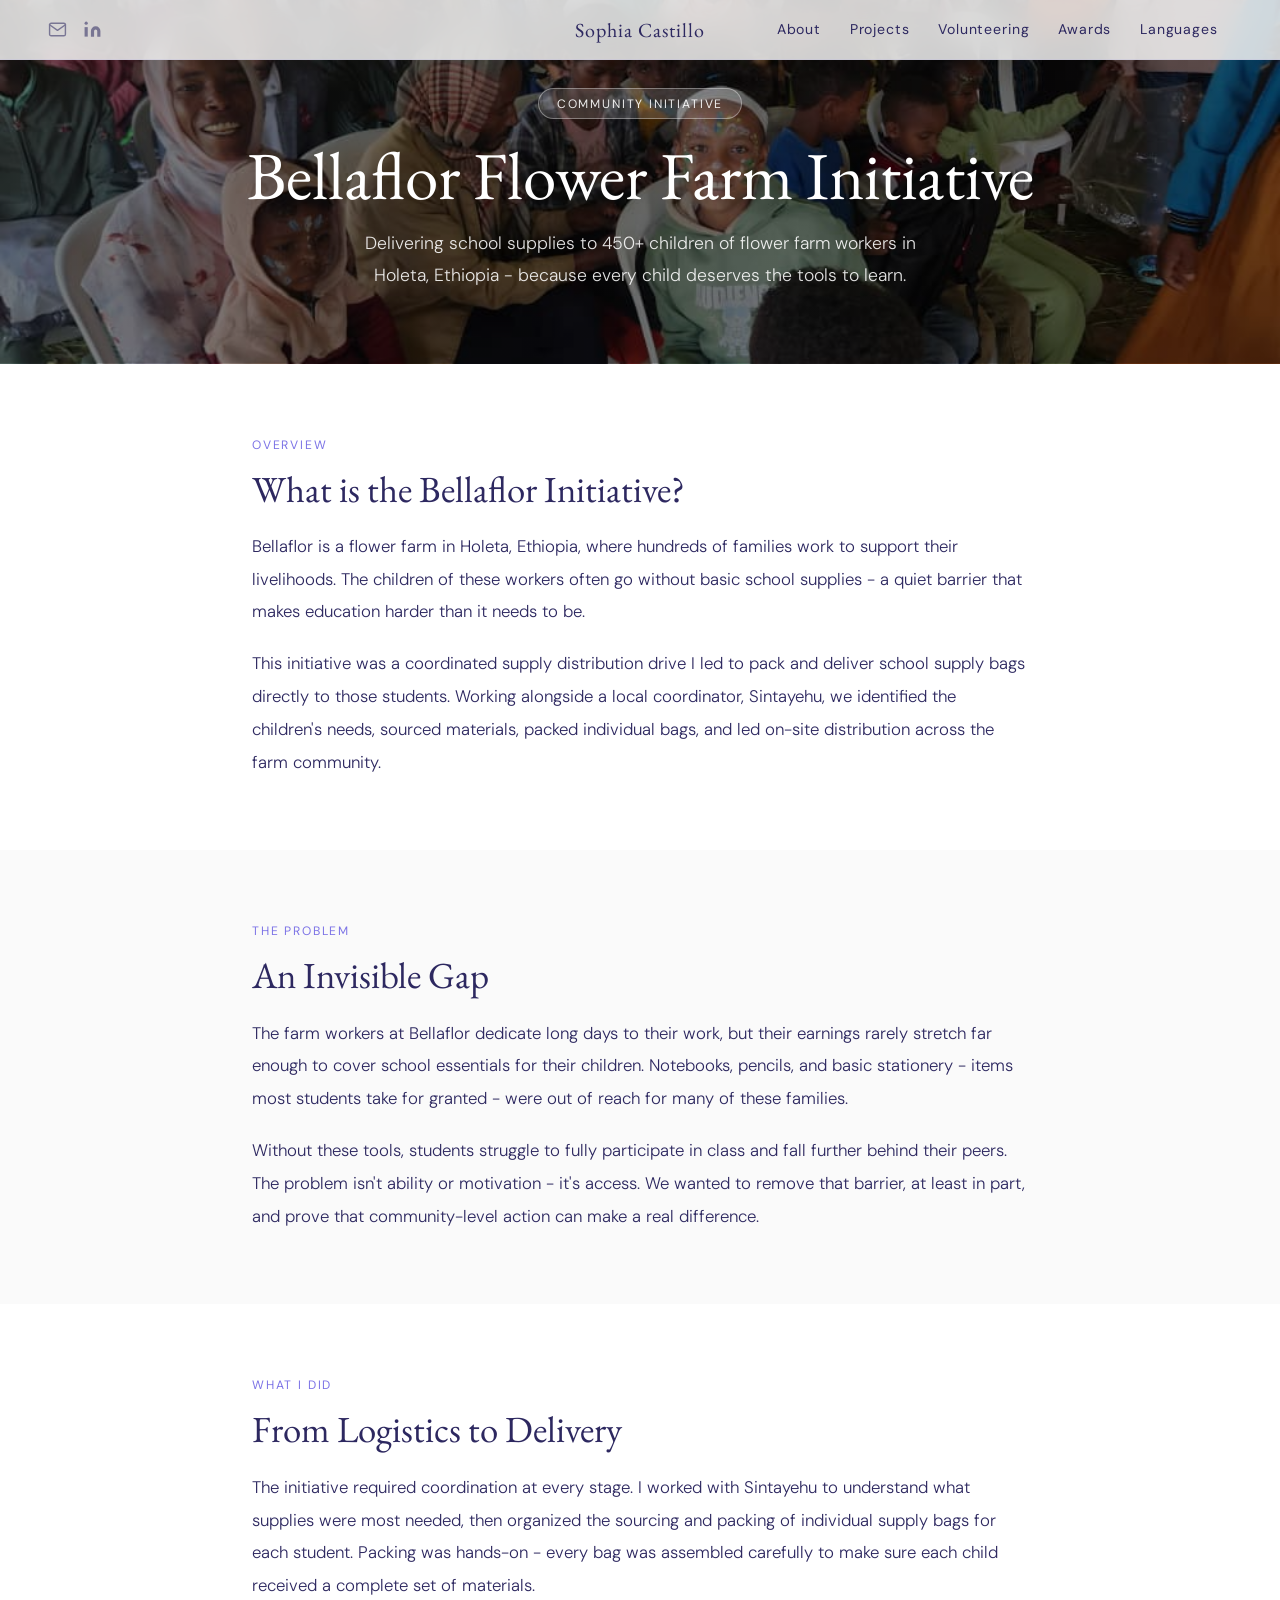
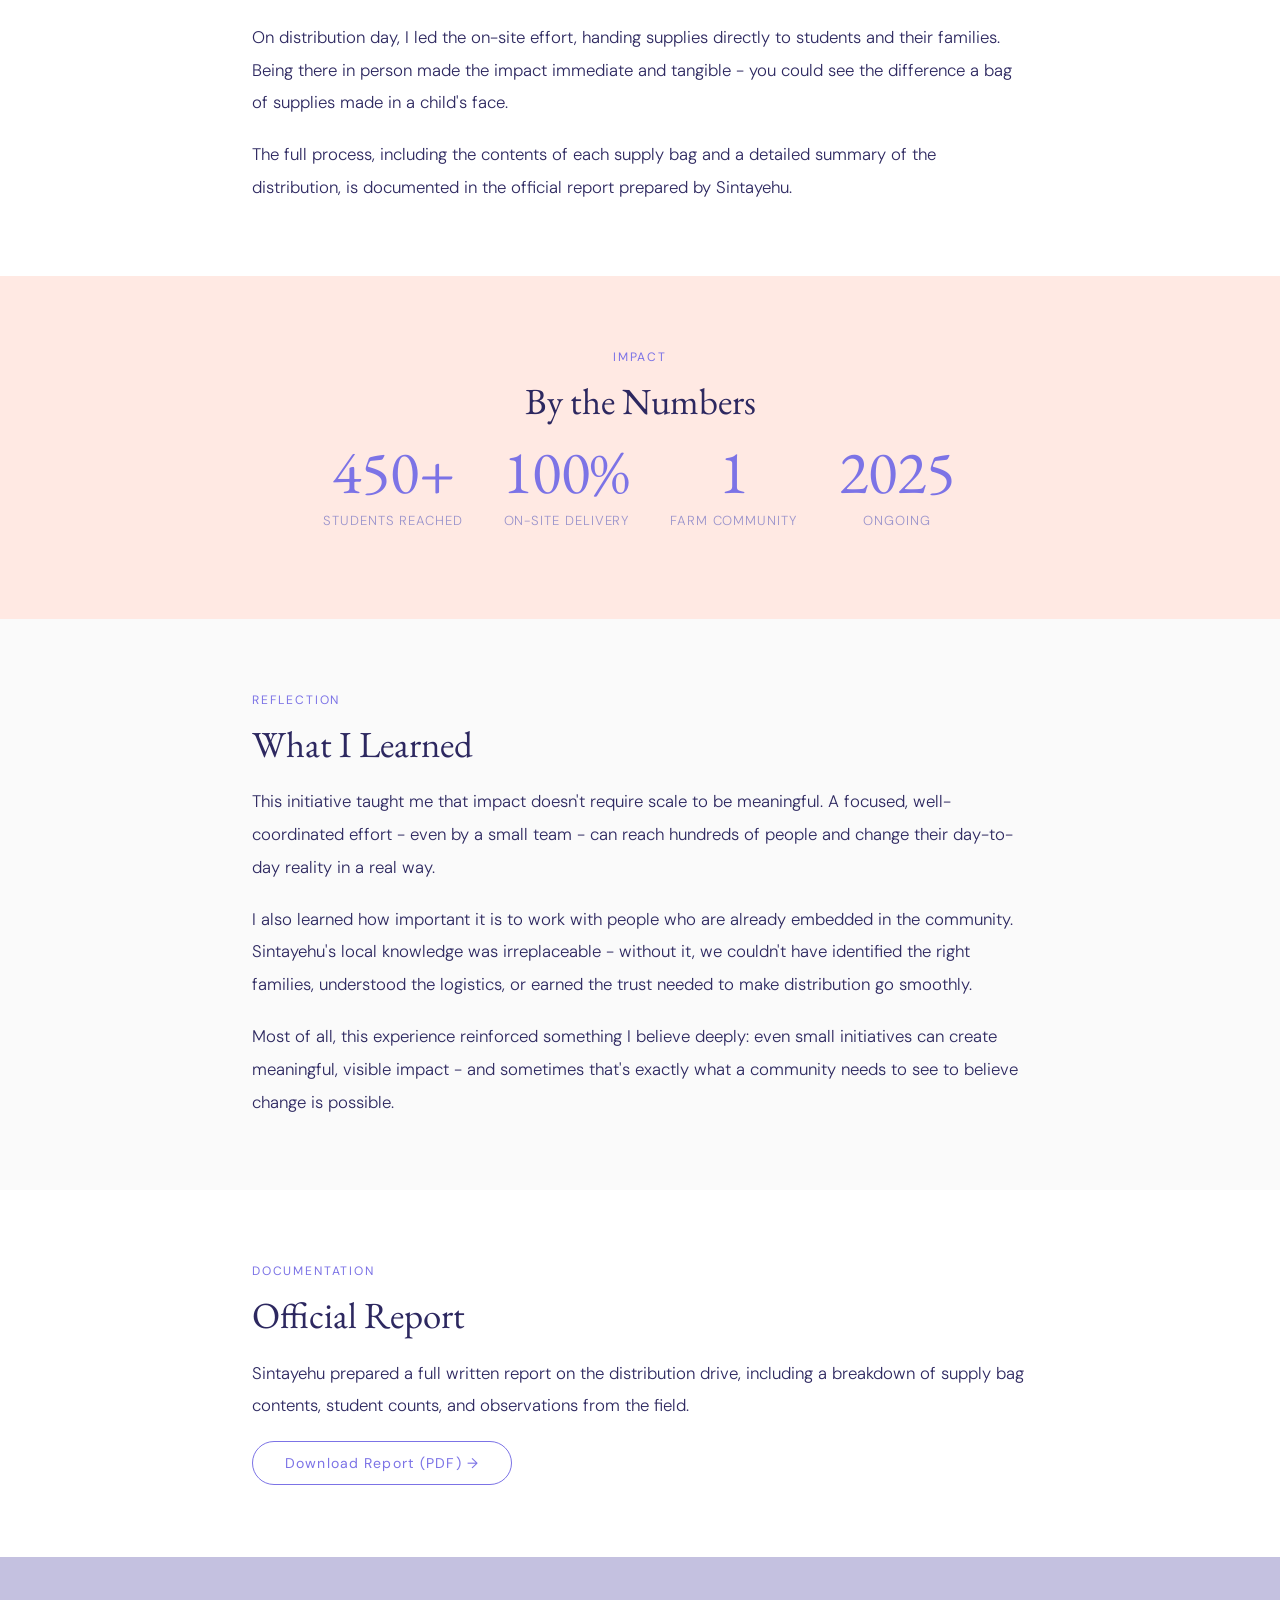
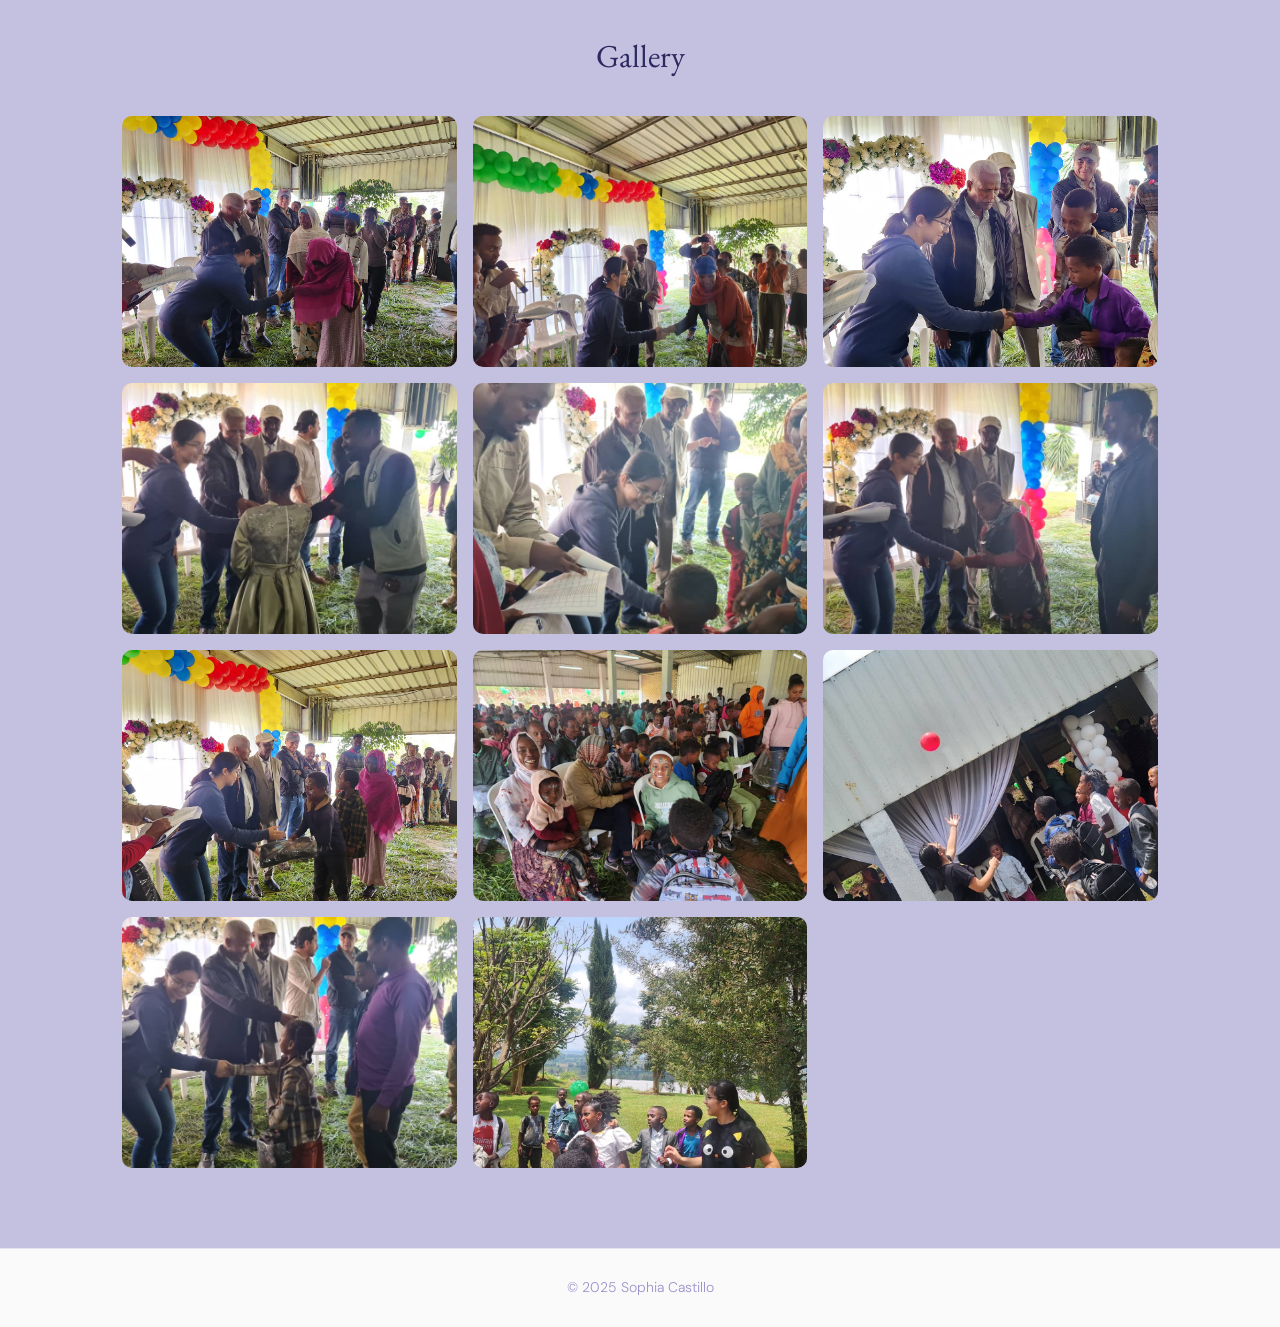
==== commit 510954f1: "fix: replace all em/en dashes with hyphens" ====
--- a/bellaflor.html
+++ b/bellaflor.html
@@ -3,7 +3,7 @@
   <head>
     <meta charset="UTF-8" />
     <meta name="viewport" content="width=device-width, initial-scale=1.0" />
-    <title>Bellaflor Flower Farm Initiative — Sophia Castillo</title>
+    <title>Bellaflor Flower Farm Initiative - Sophia Castillo</title>
 
     <!-- Google Fonts -->
     <link rel="preconnect" href="https://fonts.googleapis.com" />
@@ -87,7 +87,7 @@
         <h1 class="project-hero-title" style="color:#fff;">Bellaflor Flower Farm Initiative</h1>
         <p class="project-hero-tagline" style="color:rgba(255,255,255,0.88);">
           Delivering school supplies to 450+ children of flower farm workers
-          in Holeta, Ethiopia — because every child deserves the tools to learn.
+          in Holeta, Ethiopia - because every child deserves the tools to learn.
         </p>
       </div>
     </div>
@@ -100,7 +100,7 @@
         <p>
           Bellaflor is a flower farm in Holeta, Ethiopia, where hundreds of
           families work to support their livelihoods. The children of these
-          workers often go without basic school supplies — a quiet barrier
+          workers often go without basic school supplies - a quiet barrier
           that makes education harder than it needs to be.
         </p>
         <p>
@@ -122,13 +122,13 @@
           The farm workers at Bellaflor dedicate long days to their work,
           but their earnings rarely stretch far enough to cover school
           essentials for their children. Notebooks, pencils, and basic
-          stationery — items most students take for granted — were out of
+          stationery - items most students take for granted - were out of
           reach for many of these families.
         </p>
         <p>
           Without these tools, students struggle to fully participate in
           class and fall further behind their peers. The problem isn't
-          ability or motivation — it's access. We wanted to remove that
+          ability or motivation - it's access. We wanted to remove that
           barrier, at least in part, and prove that community-level action
           can make a real difference.
         </p>
@@ -144,14 +144,14 @@
           The initiative required coordination at every stage. I worked with
           Sintayehu to understand what supplies were most needed, then
           organized the sourcing and packing of individual supply bags for
-          each student. Packing was hands-on — every bag was assembled
+          each student. Packing was hands-on - every bag was assembled
           carefully to make sure each child received a complete set of
           materials.
         </p>
         <p>
           On distribution day, I led the on-site effort, handing supplies
           directly to students and their families. Being there in person
-          made the impact immediate and tangible — you could see the
+          made the impact immediate and tangible - you could see the
           difference a bag of supplies made in a child's face.
         </p>
         <p>
@@ -195,21 +195,21 @@
         <h3>What I Learned</h3>
         <p>
           This initiative taught me that impact doesn't require scale to
-          be meaningful. A focused, well-coordinated effort — even by a
-          small team — can reach hundreds of people and change their
+          be meaningful. A focused, well-coordinated effort - even by a
+          small team - can reach hundreds of people and change their
           day-to-day reality in a real way.
         </p>
         <p>
           I also learned how important it is to work with people who are
           already embedded in the community. Sintayehu's local knowledge
-          was irreplaceable — without it, we couldn't have identified the
+          was irreplaceable - without it, we couldn't have identified the
           right families, understood the logistics, or earned the trust
           needed to make distribution go smoothly.
         </p>
         <p>
           Most of all, this experience reinforced something I believe
           deeply: even small initiatives can create meaningful, visible
-          impact — and sometimes that's exactly what a community needs
+          impact - and sometimes that's exactly what a community needs
           to see to believe change is possible.
         </p>
       </div>
@@ -258,7 +258,7 @@
             <img src="images/ethiopia/photo-07.jpg" alt="Ethiopia supply distribution" onerror="this.style.display='none'" />
           </div>
           <div class="gallery-item">
-            <img src="images/ethiopia/photo-08.jpg" alt="Ethiopia supply distribution — a favourite" onerror="this.style.display='none'" />
+            <img src="images/ethiopia/photo-08.jpg" alt="Ethiopia supply distribution - a favourite" onerror="this.style.display='none'" />
           </div>
           <div class="gallery-item">
             <img src="images/ethiopia/photo-09.jpg" alt="Ethiopia supply distribution" onerror="this.style.display='none'" />
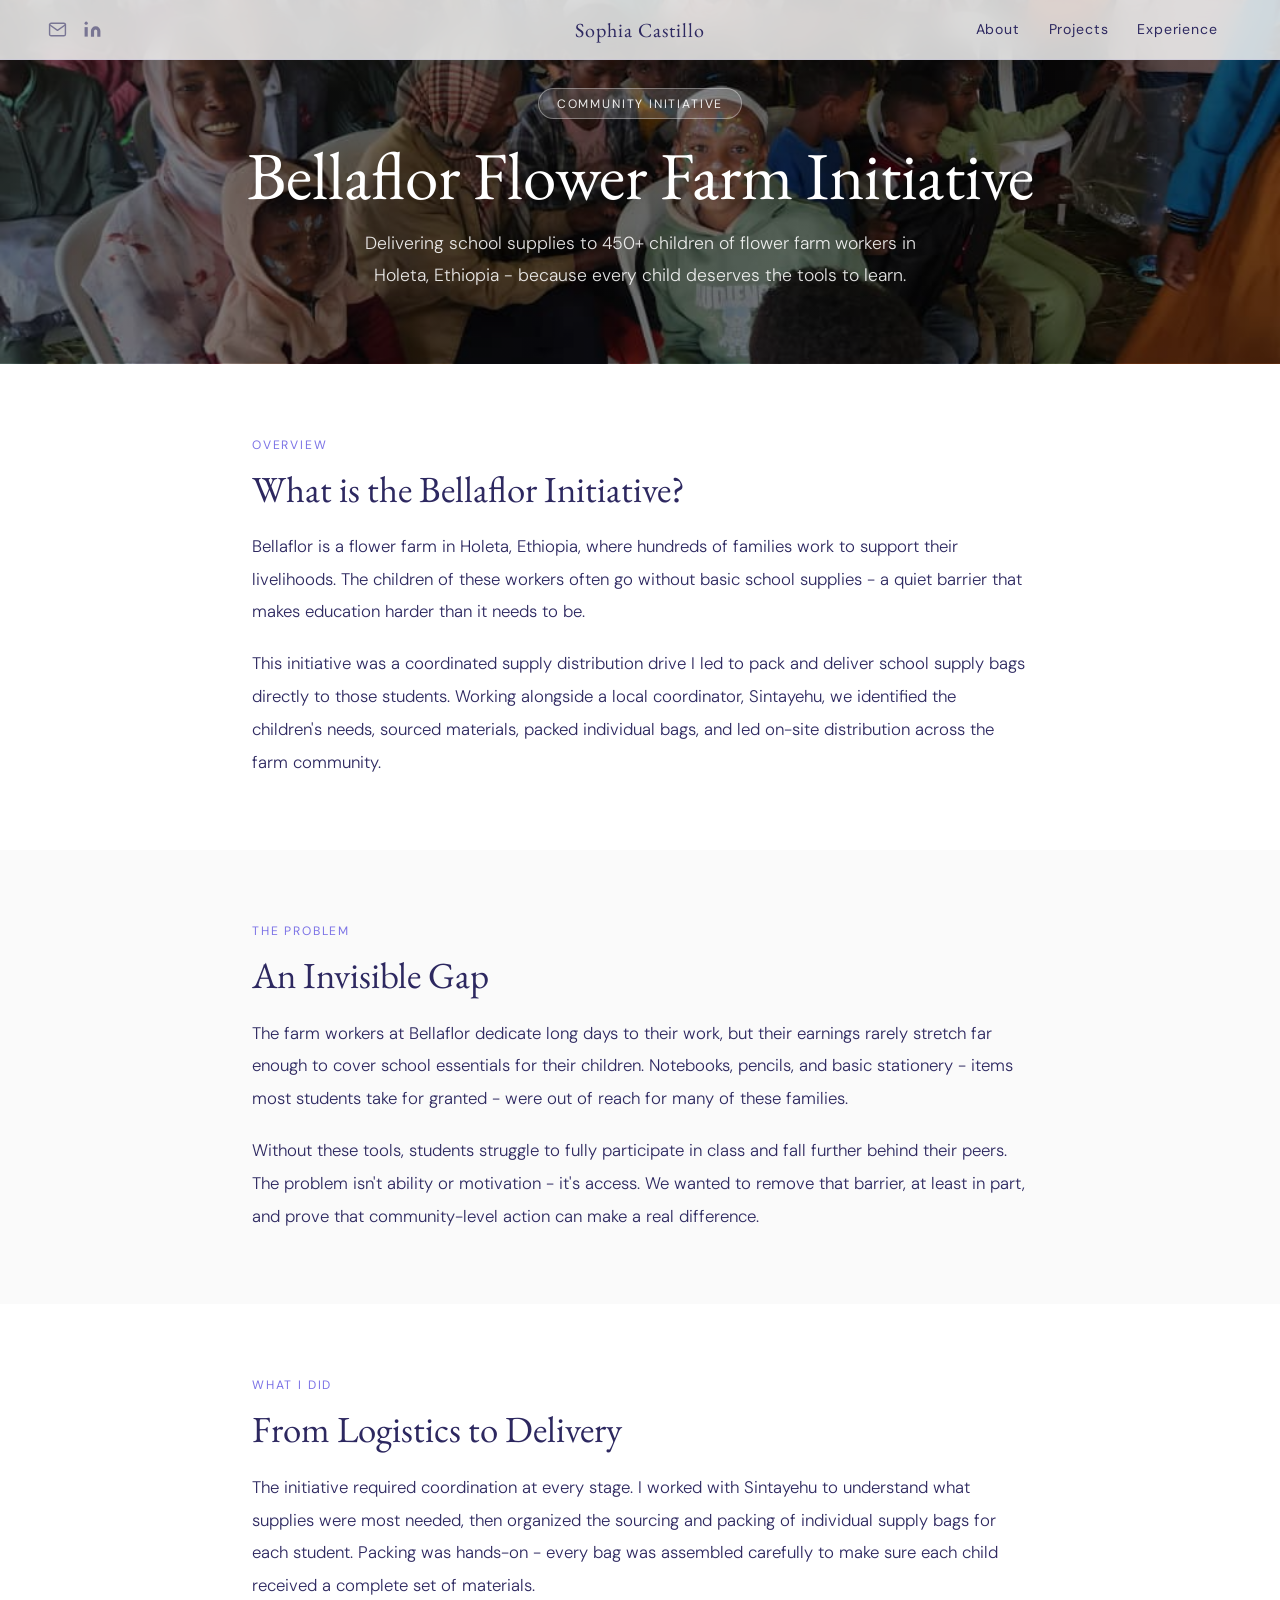
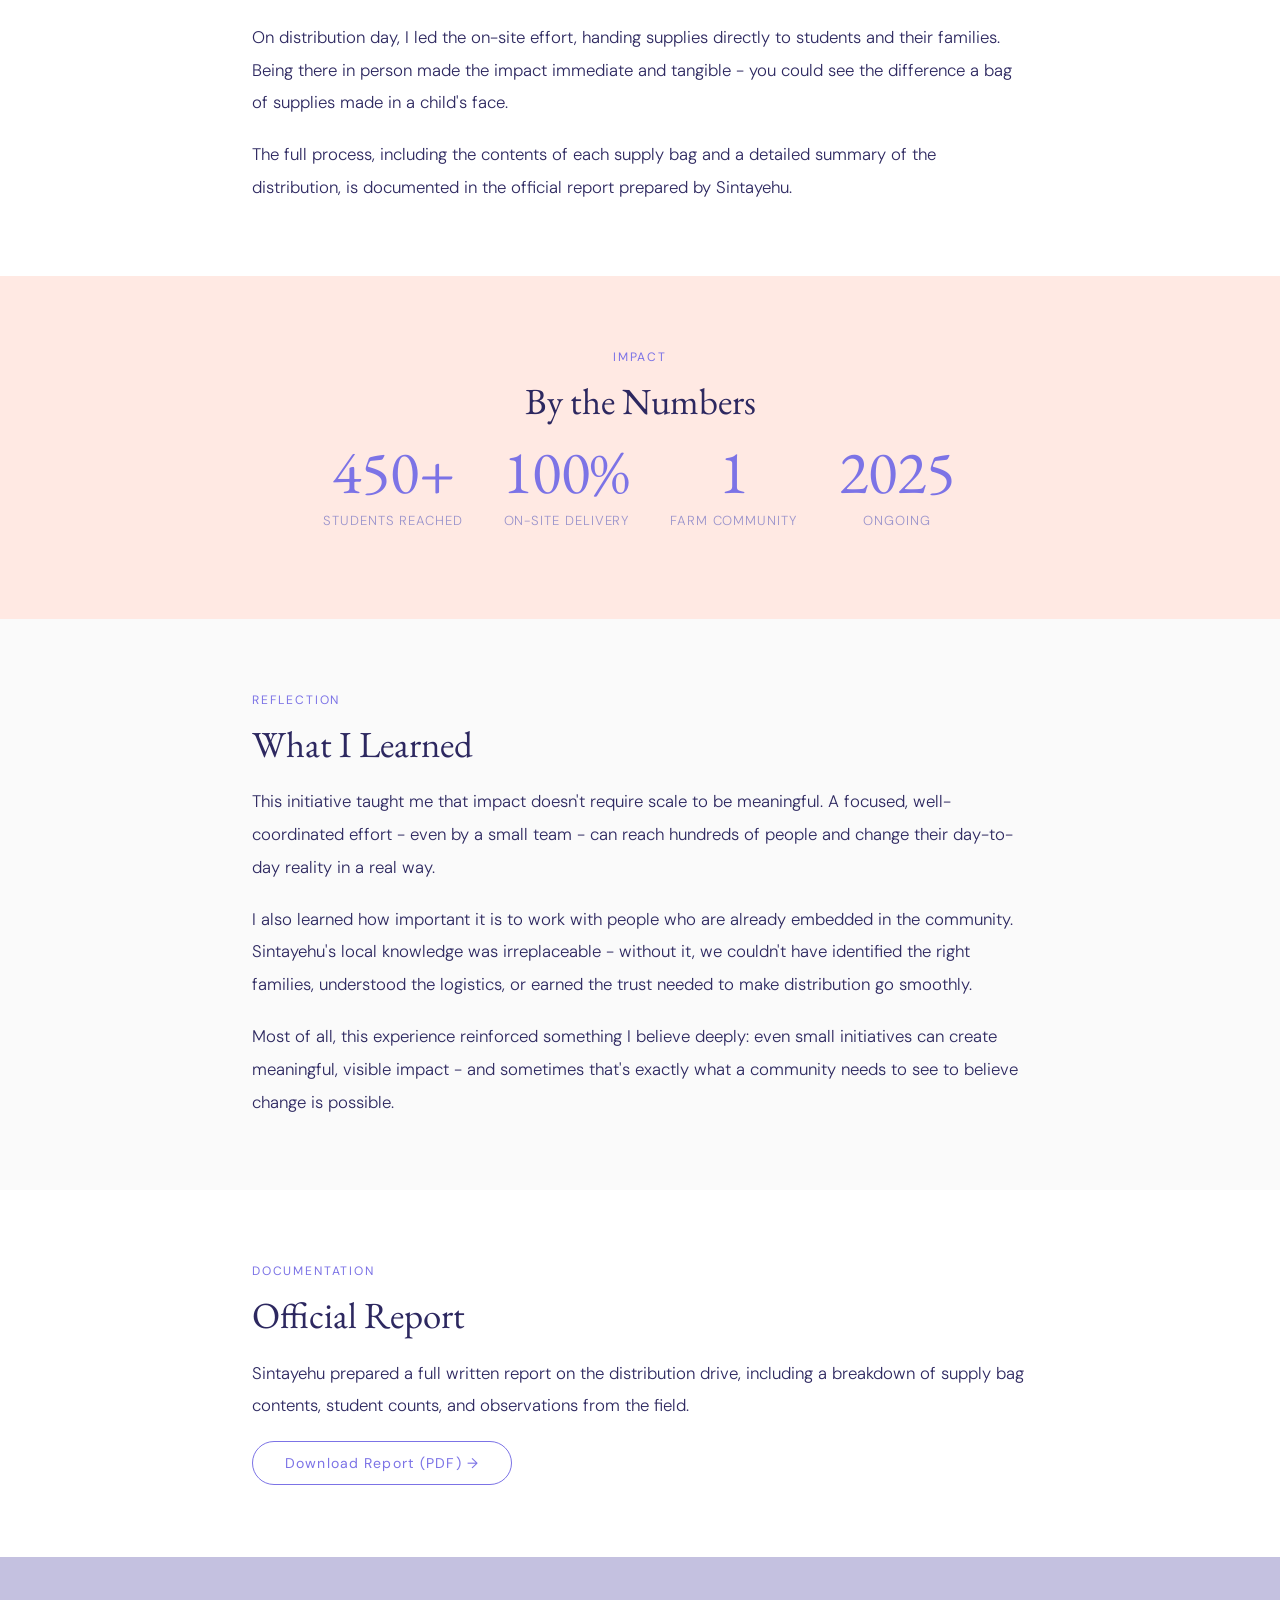
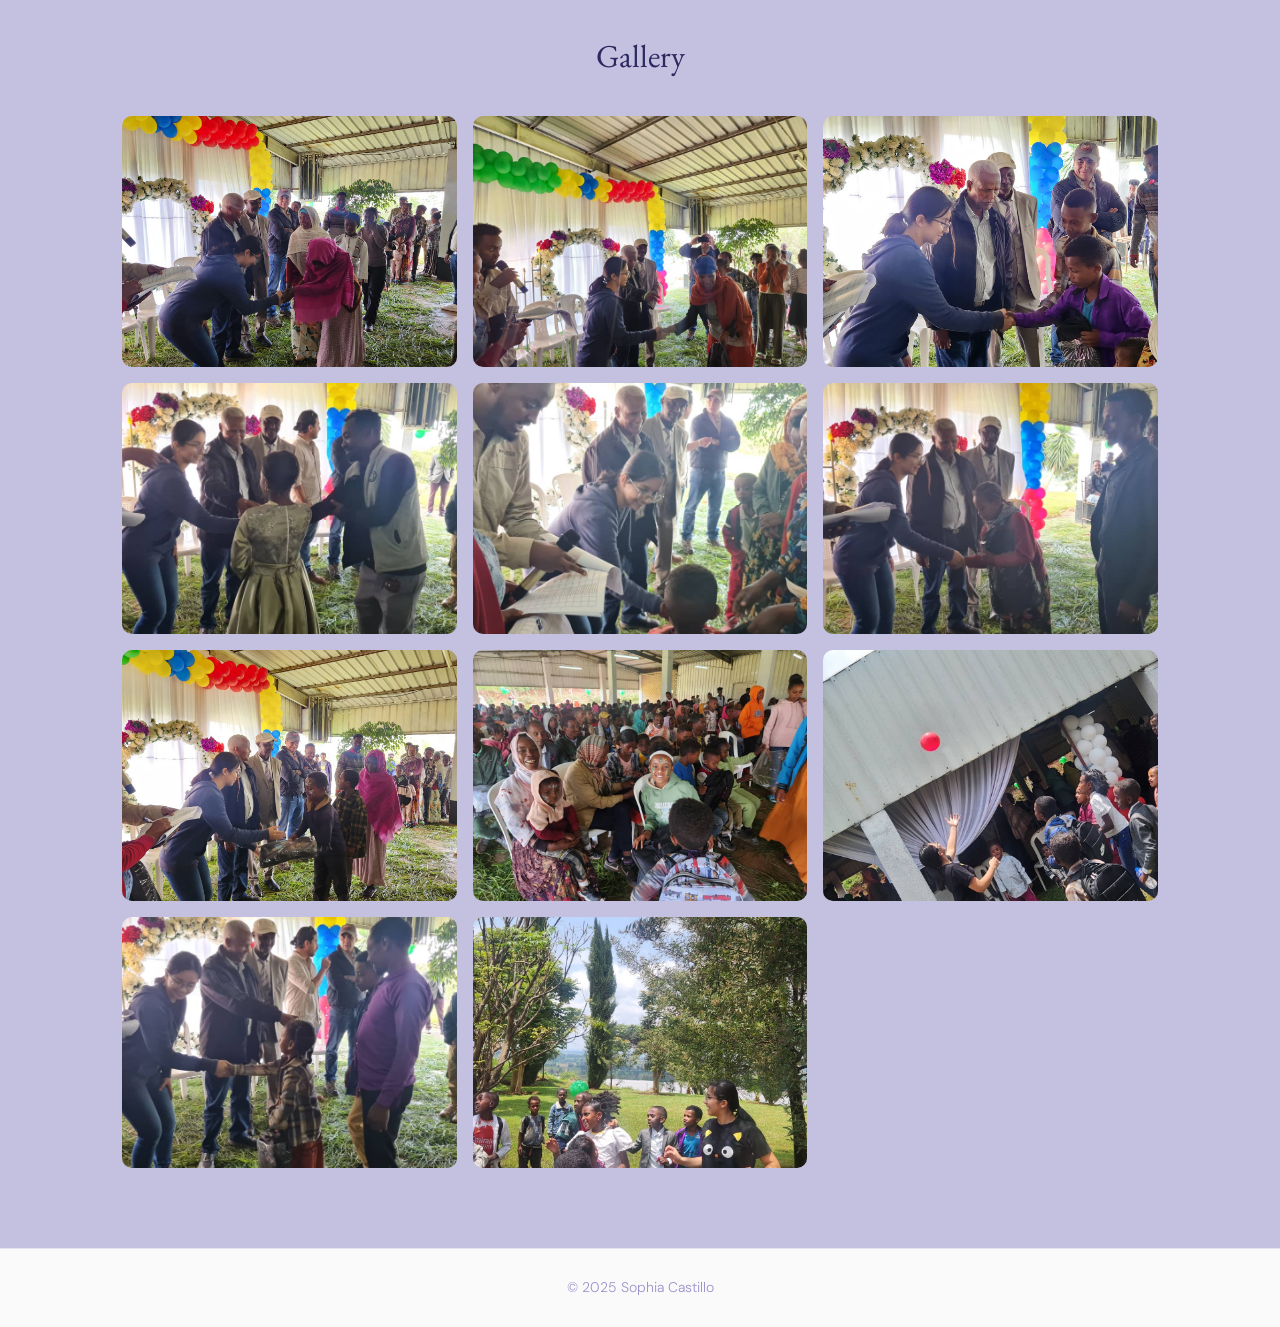
==== commit 1eaad5f4: "feat: split single-page layout into multi-page site Separate index.html into dedicated pages: about." ====
--- a/bellaflor.html
+++ b/bellaflor.html
@@ -1,4 +1,4 @@
-<!DOCTYPE html>
+<!doctype html>
 <html lang="en">
   <head>
     <meta charset="UTF-8" />
@@ -24,34 +24,59 @@
   </head>
 
   <body>
-
     <!-- ===================== NAVBAR ===================== -->
     <nav class="navbar navbar-expand-lg fixed-top custom-navbar">
       <div class="container-fluid px-4 d-flex align-items-center">
-
         <!-- Left: Social icons -->
         <div class="d-flex align-items-center gap-3 me-auto">
-          <a href="mailto:sophia@example.com" class="nav-icon-link" aria-label="Email">
-            <svg xmlns="http://www.w3.org/2000/svg" width="19" height="19" viewBox="0 0 24 24"
-              fill="none" stroke="currentColor" stroke-width="1.8"
-              stroke-linecap="round" stroke-linejoin="round">
-              <path d="M4 4h16c1.1 0 2 .9 2 2v12c0 1.1-.9 2-2 2H4c-1.1 0-2-.9-2-2V6c0-1.1.9-2 2-2z"/>
-              <polyline points="22,6 12,13 2,6"/>
+          <a
+            href="mailto:sophia@example.com"
+            class="nav-icon-link"
+            aria-label="Email"
+          >
+            <svg
+              xmlns="http://www.w3.org/2000/svg"
+              width="19"
+              height="19"
+              viewBox="0 0 24 24"
+              fill="none"
+              stroke="currentColor"
+              stroke-width="1.8"
+              stroke-linecap="round"
+              stroke-linejoin="round"
+            >
+              <path
+                d="M4 4h16c1.1 0 2 .9 2 2v12c0 1.1-.9 2-2 2H4c-1.1 0-2-.9-2-2V6c0-1.1.9-2 2-2z"
+              />
+              <polyline points="22,6 12,13 2,6" />
             </svg>
           </a>
-          <a href="https://linkedin.com/in/sophiacastillo" target="_blank"
-            class="nav-icon-link" aria-label="LinkedIn">
-            <svg xmlns="http://www.w3.org/2000/svg" width="19" height="19" viewBox="0 0 24 24"
-              fill="currentColor">
-              <path d="M16 8a6 6 0 0 1 6 6v7h-4v-7a2 2 0 0 0-2-2 2 2 0 0 0-2 2v7h-4v-7a6 6 0 0 1 6-6z"/>
-              <rect x="2" y="9" width="4" height="12"/>
-              <circle cx="4" cy="4" r="2"/>
+          <a
+            href="https://linkedin.com/"
+            target="_blank"
+            class="nav-icon-link"
+            aria-label="LinkedIn"
+          >
+            <svg
+              xmlns="http://www.w3.org/2000/svg"
+              width="19"
+              height="19"
+              viewBox="0 0 24 24"
+              fill="currentColor"
+            >
+              <path
+                d="M16 8a6 6 0 0 1 6 6v7h-4v-7a2 2 0 0 0-2-2 2 2 0 0 0-2 2v7h-4v-7a6 6 0 0 1 6-6z"
+              />
+              <rect x="2" y="9" width="4" height="12" />
+              <circle cx="4" cy="4" r="2" />
             </svg>
           </a>
         </div>
 
         <!-- Center: Name -->
-        <a class="navbar-brand d-none d-lg-block" href="index.html">Sophia Castillo</a>
+        <a class="navbar-brand d-none d-lg-block" href="index.html"
+          >Sophia Castillo</a
+        >
 
         <!-- Mobile toggler -->
         <button
@@ -69,25 +94,42 @@
         <!-- Right: Nav links -->
         <div class="collapse navbar-collapse flex-grow-0" id="navbarNav">
           <ul class="navbar-nav ms-lg-4">
-            <li class="nav-item"><a class="nav-link" href="index.html#about">About</a></li>
-            <li class="nav-item"><a class="nav-link" href="index.html#projects">Projects</a></li>
-            <li class="nav-item"><a class="nav-link" href="index.html#experience">Volunteering</a></li>
-            <li class="nav-item"><a class="nav-link" href="index.html#awards">Awards</a></li>
-            <li class="nav-item"><a class="nav-link" href="index.html#languages">Languages</a></li>
+            <li class="nav-item">
+              <a class="nav-link" href="about.html">About</a>
+            </li>
+            <li class="nav-item">
+              <a class="nav-link" href="projects.html">Projects</a>
+            </li>
+            <li class="nav-item">
+              <a class="nav-link" href="experience.html">Experience</a>
+            </li>
           </ul>
         </div>
-
       </div>
     </nav>
 
     <!-- ===================== HERO ===================== -->
-    <div class="project-hero project-hero-image" style="background-image: linear-gradient(rgba(0,0,0,0.52), rgba(0,0,0,0.52)), url('images/ethiopia/photo-08.jpg');">
-      <div class="container">
-        <span class="project-hero-badge project-hero-badge-white">Community Initiative</span>
-        <h1 class="project-hero-title" style="color:#fff;">Bellaflor Flower Farm Initiative</h1>
-        <p class="project-hero-tagline" style="color:rgba(255,255,255,0.88);">
-          Delivering school supplies to 450+ children of flower farm workers
-          in Holeta, Ethiopia - because every child deserves the tools to learn.
+    <div
+      class="project-hero project-hero-image"
+      style="
+        background-image:
+          linear-gradient(rgba(0, 0, 0, 0.52), rgba(0, 0, 0, 0.52)),
+          url(&quot;images/ethiopia/photo-08.jpg&quot;);
+      "
+    >
+      <div class="container">
+        <span class="project-hero-badge project-hero-badge-white"
+          >Community Initiative</span
+        >
+        <h1 class="project-hero-title" style="color: #fff">
+          Bellaflor Flower Farm Initiative
+        </h1>
+        <p
+          class="project-hero-tagline"
+          style="color: rgba(255, 255, 255, 0.88)"
+        >
+          Delivering school supplies to 450+ children of flower farm workers in
+          Holeta, Ethiopia - because every child deserves the tools to learn.
         </p>
       </div>
     </div>
@@ -100,15 +142,15 @@
         <p>
           Bellaflor is a flower farm in Holeta, Ethiopia, where hundreds of
           families work to support their livelihoods. The children of these
-          workers often go without basic school supplies - a quiet barrier
-          that makes education harder than it needs to be.
-        </p>
-        <p>
-          This initiative was a coordinated supply distribution drive I led
-          to pack and deliver school supply bags directly to those students.
-          Working alongside a local coordinator, Sintayehu, we identified
-          the children's needs, sourced materials, packed individual bags,
-          and led on-site distribution across the farm community.
+          workers often go without basic school supplies - a quiet barrier that
+          makes education harder than it needs to be.
+        </p>
+        <p>
+          This initiative was a coordinated supply distribution drive I led to
+          pack and deliver school supply bags directly to those students.
+          Working alongside a local coordinator, Sintayehu, we identified the
+          children's needs, sourced materials, packed individual bags, and led
+          on-site distribution across the farm community.
         </p>
       </div>
     </div>
@@ -119,18 +161,18 @@
         <span class="project-section-label">The Problem</span>
         <h3>An Invisible Gap</h3>
         <p>
-          The farm workers at Bellaflor dedicate long days to their work,
-          but their earnings rarely stretch far enough to cover school
-          essentials for their children. Notebooks, pencils, and basic
-          stationery - items most students take for granted - were out of
-          reach for many of these families.
-        </p>
-        <p>
-          Without these tools, students struggle to fully participate in
-          class and fall further behind their peers. The problem isn't
-          ability or motivation - it's access. We wanted to remove that
-          barrier, at least in part, and prove that community-level action
-          can make a real difference.
+          The farm workers at Bellaflor dedicate long days to their work, but
+          their earnings rarely stretch far enough to cover school essentials
+          for their children. Notebooks, pencils, and basic stationery - items
+          most students take for granted - were out of reach for many of these
+          families.
+        </p>
+        <p>
+          Without these tools, students struggle to fully participate in class
+          and fall further behind their peers. The problem isn't ability or
+          motivation - it's access. We wanted to remove that barrier, at least
+          in part, and prove that community-level action can make a real
+          difference.
         </p>
       </div>
     </div>
@@ -142,22 +184,21 @@
         <h3>From Logistics to Delivery</h3>
         <p>
           The initiative required coordination at every stage. I worked with
-          Sintayehu to understand what supplies were most needed, then
-          organized the sourcing and packing of individual supply bags for
-          each student. Packing was hands-on - every bag was assembled
-          carefully to make sure each child received a complete set of
-          materials.
+          Sintayehu to understand what supplies were most needed, then organized
+          the sourcing and packing of individual supply bags for each student.
+          Packing was hands-on - every bag was assembled carefully to make sure
+          each child received a complete set of materials.
         </p>
         <p>
           On distribution day, I led the on-site effort, handing supplies
-          directly to students and their families. Being there in person
-          made the impact immediate and tangible - you could see the
-          difference a bag of supplies made in a child's face.
-        </p>
-        <p>
-          The full process, including the contents of each supply bag and
-          a detailed summary of the distribution, is documented in the
-          official report prepared by Sintayehu.
+          directly to students and their families. Being there in person made
+          the impact immediate and tangible - you could see the difference a bag
+          of supplies made in a child's face.
+        </p>
+        <p>
+          The full process, including the contents of each supply bag and a
+          detailed summary of the distribution, is documented in the official
+          report prepared by Sintayehu.
         </p>
       </div>
     </div>
@@ -194,23 +235,23 @@
         <span class="project-section-label">Reflection</span>
         <h3>What I Learned</h3>
         <p>
-          This initiative taught me that impact doesn't require scale to
-          be meaningful. A focused, well-coordinated effort - even by a
-          small team - can reach hundreds of people and change their
-          day-to-day reality in a real way.
-        </p>
-        <p>
-          I also learned how important it is to work with people who are
-          already embedded in the community. Sintayehu's local knowledge
-          was irreplaceable - without it, we couldn't have identified the
-          right families, understood the logistics, or earned the trust
-          needed to make distribution go smoothly.
-        </p>
-        <p>
-          Most of all, this experience reinforced something I believe
-          deeply: even small initiatives can create meaningful, visible
-          impact - and sometimes that's exactly what a community needs
-          to see to believe change is possible.
+          This initiative taught me that impact doesn't require scale to be
+          meaningful. A focused, well-coordinated effort - even by a small team
+          - can reach hundreds of people and change their day-to-day reality in
+          a real way.
+        </p>
+        <p>
+          I also learned how important it is to work with people who are already
+          embedded in the community. Sintayehu's local knowledge was
+          irreplaceable - without it, we couldn't have identified the right
+          families, understood the logistics, or earned the trust needed to make
+          distribution go smoothly.
+        </p>
+        <p>
+          Most of all, this experience reinforced something I believe deeply:
+          even small initiatives can create meaningful, visible impact - and
+          sometimes that's exactly what a community needs to see to believe
+          change is possible.
         </p>
       </div>
     </div>
@@ -225,7 +266,12 @@
           including a breakdown of supply bag contents, student counts, and
           observations from the field.
         </p>
-        <a href="assets/pack-the-future.pdf" class="learn-more-btn" target="_blank" rel="noopener">
+        <a
+          href="assets/pack-the-future.pdf"
+          class="learn-more-btn"
+          target="_blank"
+          rel="noopener"
+        >
           Download Report (PDF) &rarr;
         </a>
       </div>
@@ -237,37 +283,81 @@
         <h3>Gallery</h3>
         <div class="gallery-grid">
           <div class="gallery-item">
-            <img src="images/ethiopia/photo-01.jpg" alt="Ethiopia supply distribution" onerror="this.style.display='none'" />
-          </div>
-          <div class="gallery-item">
-            <img src="images/ethiopia/photo-02.jpg" alt="Ethiopia supply distribution" onerror="this.style.display='none'" />
-          </div>
-          <div class="gallery-item">
-            <img src="images/ethiopia/photo-03.jpg" alt="Ethiopia supply distribution" onerror="this.style.display='none'" />
-          </div>
-          <div class="gallery-item">
-            <img src="images/ethiopia/photo-04.jpg" alt="Ethiopia supply distribution" onerror="this.style.display='none'" />
-          </div>
-          <div class="gallery-item">
-            <img src="images/ethiopia/photo-05.jpg" alt="Ethiopia supply distribution" onerror="this.style.display='none'" />
-          </div>
-          <div class="gallery-item">
-            <img src="images/ethiopia/photo-06.jpg" alt="Ethiopia supply distribution" onerror="this.style.display='none'" />
-          </div>
-          <div class="gallery-item">
-            <img src="images/ethiopia/photo-07.jpg" alt="Ethiopia supply distribution" onerror="this.style.display='none'" />
-          </div>
-          <div class="gallery-item">
-            <img src="images/ethiopia/photo-08.jpg" alt="Ethiopia supply distribution - a favourite" onerror="this.style.display='none'" />
-          </div>
-          <div class="gallery-item">
-            <img src="images/ethiopia/photo-09.jpg" alt="Ethiopia supply distribution" onerror="this.style.display='none'" />
-          </div>
-          <div class="gallery-item">
-            <img src="images/ethiopia/photo-10.jpg" alt="Ethiopia supply distribution" onerror="this.style.display='none'" />
-          </div>
-          <div class="gallery-item">
-            <img src="images/ethiopia/photo-11.jpg" alt="Ethiopia supply distribution" onerror="this.style.display='none'" />
+            <img
+              src="images/ethiopia/photo-01.jpg"
+              alt="Ethiopia supply distribution"
+              onerror="this.style.display = 'none'"
+            />
+          </div>
+          <div class="gallery-item">
+            <img
+              src="images/ethiopia/photo-02.jpg"
+              alt="Ethiopia supply distribution"
+              onerror="this.style.display = 'none'"
+            />
+          </div>
+          <div class="gallery-item">
+            <img
+              src="images/ethiopia/photo-03.jpg"
+              alt="Ethiopia supply distribution"
+              onerror="this.style.display = 'none'"
+            />
+          </div>
+          <div class="gallery-item">
+            <img
+              src="images/ethiopia/photo-04.jpg"
+              alt="Ethiopia supply distribution"
+              onerror="this.style.display = 'none'"
+            />
+          </div>
+          <div class="gallery-item">
+            <img
+              src="images/ethiopia/photo-05.jpg"
+              alt="Ethiopia supply distribution"
+              onerror="this.style.display = 'none'"
+            />
+          </div>
+          <div class="gallery-item">
+            <img
+              src="images/ethiopia/photo-06.jpg"
+              alt="Ethiopia supply distribution"
+              onerror="this.style.display = 'none'"
+            />
+          </div>
+          <div class="gallery-item">
+            <img
+              src="images/ethiopia/photo-07.jpg"
+              alt="Ethiopia supply distribution"
+              onerror="this.style.display = 'none'"
+            />
+          </div>
+          <div class="gallery-item">
+            <img
+              src="images/ethiopia/photo-08.jpg"
+              alt="Ethiopia supply distribution - a favourite"
+              onerror="this.style.display = 'none'"
+            />
+          </div>
+          <div class="gallery-item">
+            <img
+              src="images/ethiopia/photo-09.jpg"
+              alt="Ethiopia supply distribution"
+              onerror="this.style.display = 'none'"
+            />
+          </div>
+          <div class="gallery-item">
+            <img
+              src="images/ethiopia/photo-10.jpg"
+              alt="Ethiopia supply distribution"
+              onerror="this.style.display = 'none'"
+            />
+          </div>
+          <div class="gallery-item">
+            <img
+              src="images/ethiopia/photo-11.jpg"
+              alt="Ethiopia supply distribution"
+              onerror="this.style.display = 'none'"
+            />
           </div>
         </div>
       </div>
--- a/styles.css
+++ b/styles.css
@@ -696,6 +696,17 @@
   margin: 0;
 }
 
+/* ---- ACTIVE NAV LINK ---- */
+.custom-navbar .nav-link.active {
+  color: var(--purple) !important;
+  font-weight: 500;
+}
+
+/* ---- PAGE TOP SPACING (for pages without a full-height hero) ---- */
+.page-first-section {
+  padding-top: 8rem !important;
+}
+
 /* ---- FOOTER ---- */
 footer {
   background-color: var(--off-white);
